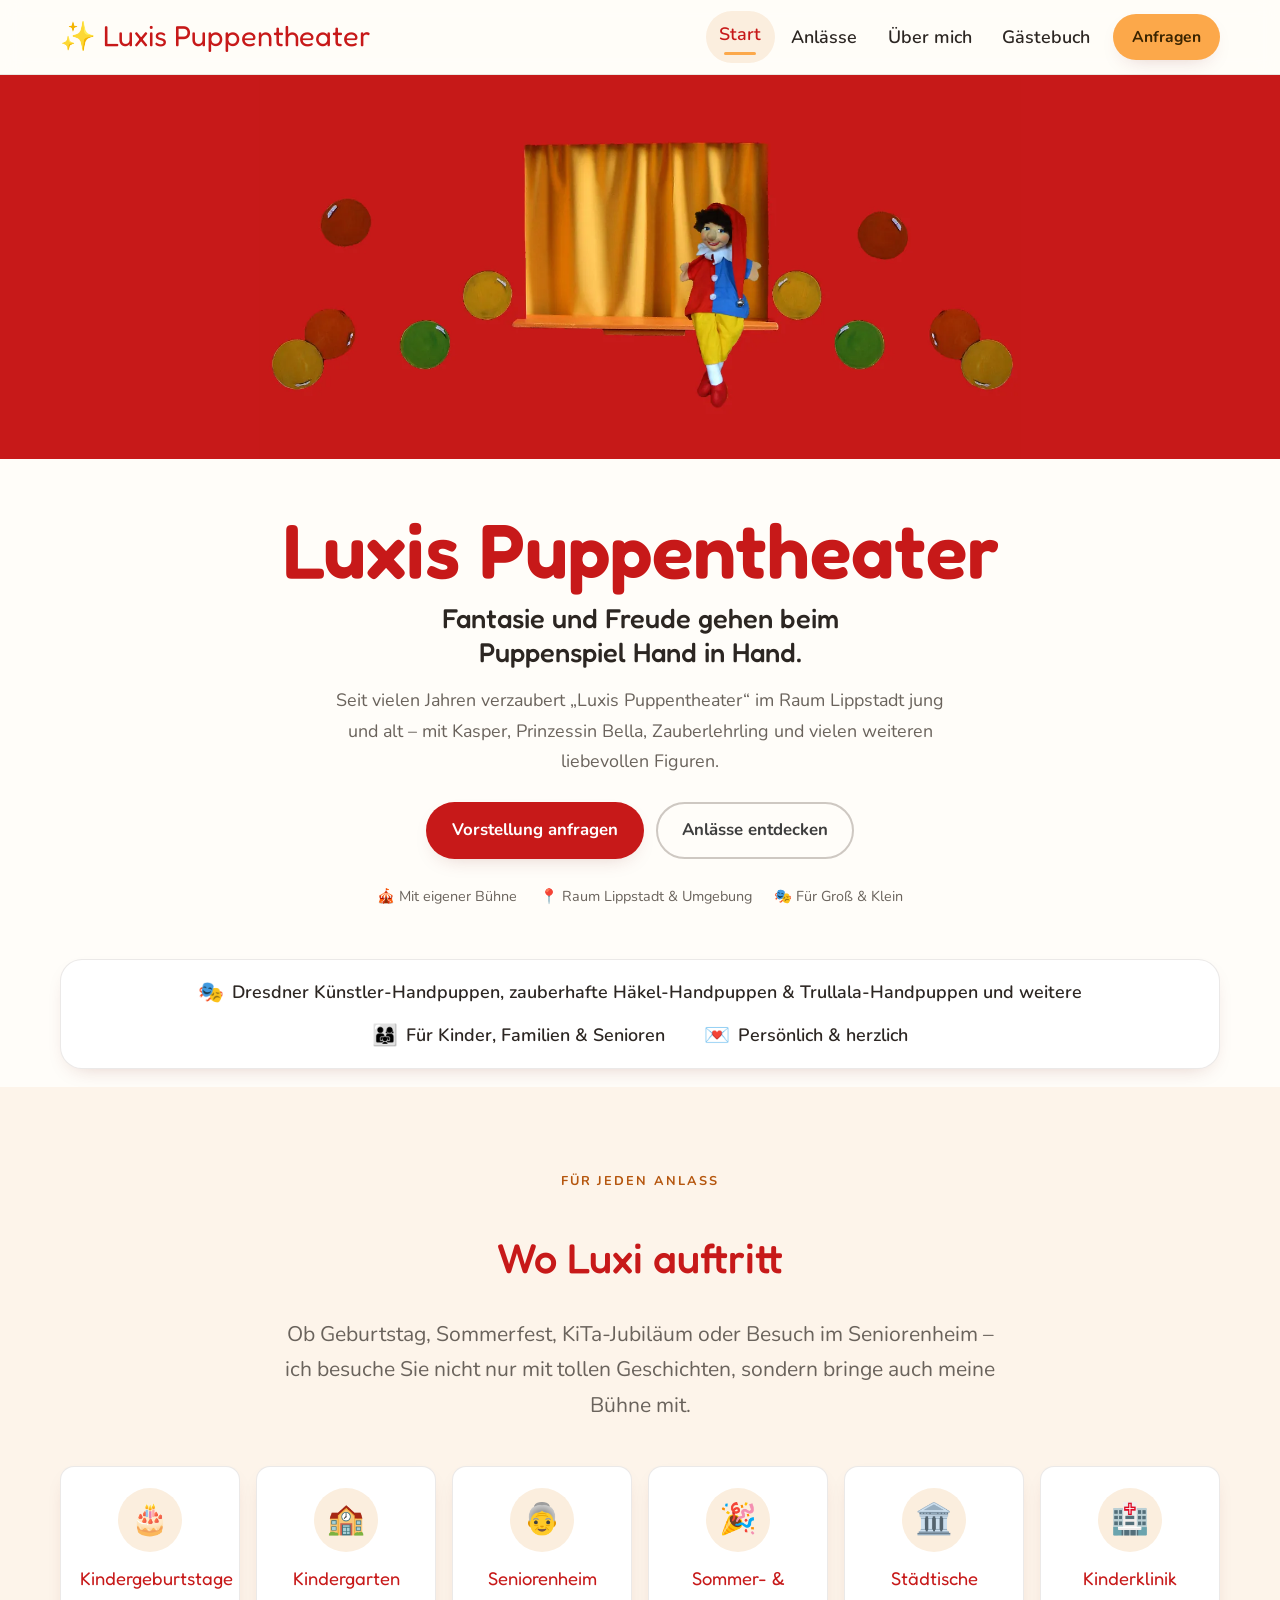
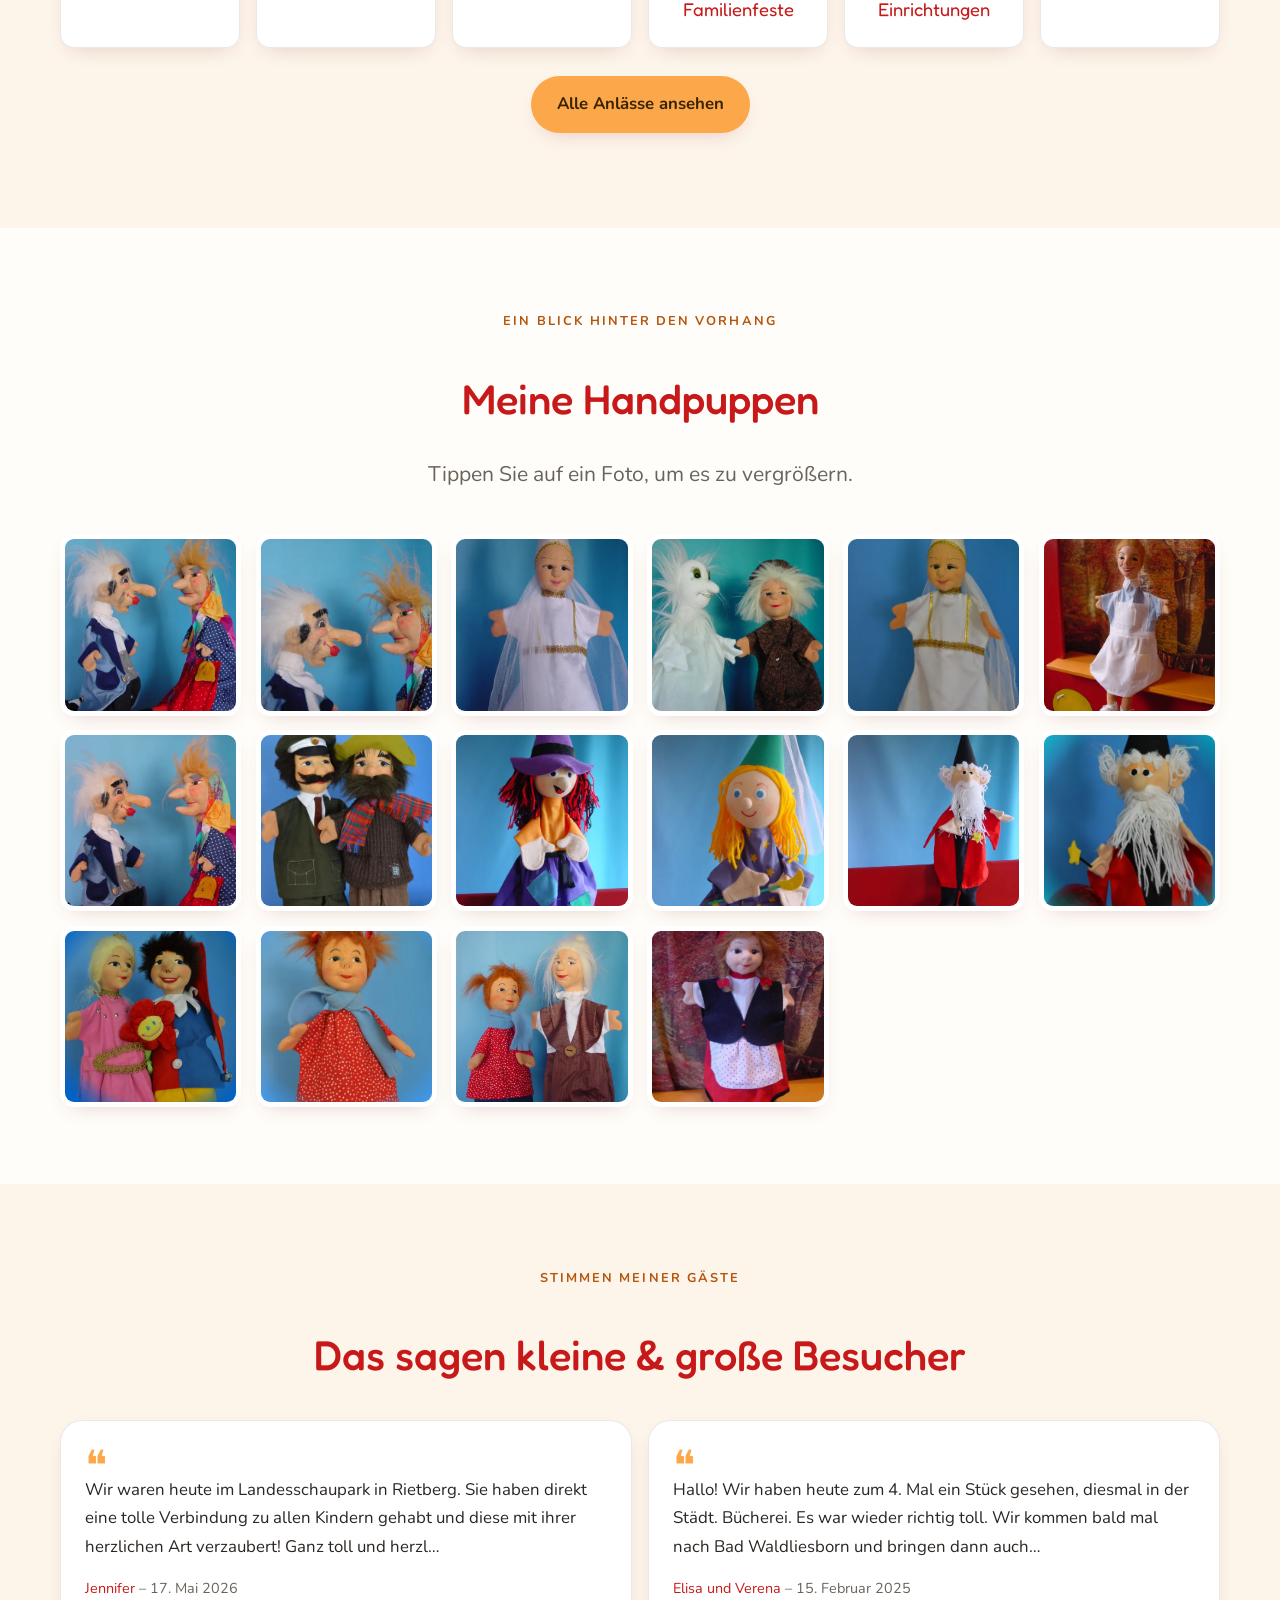
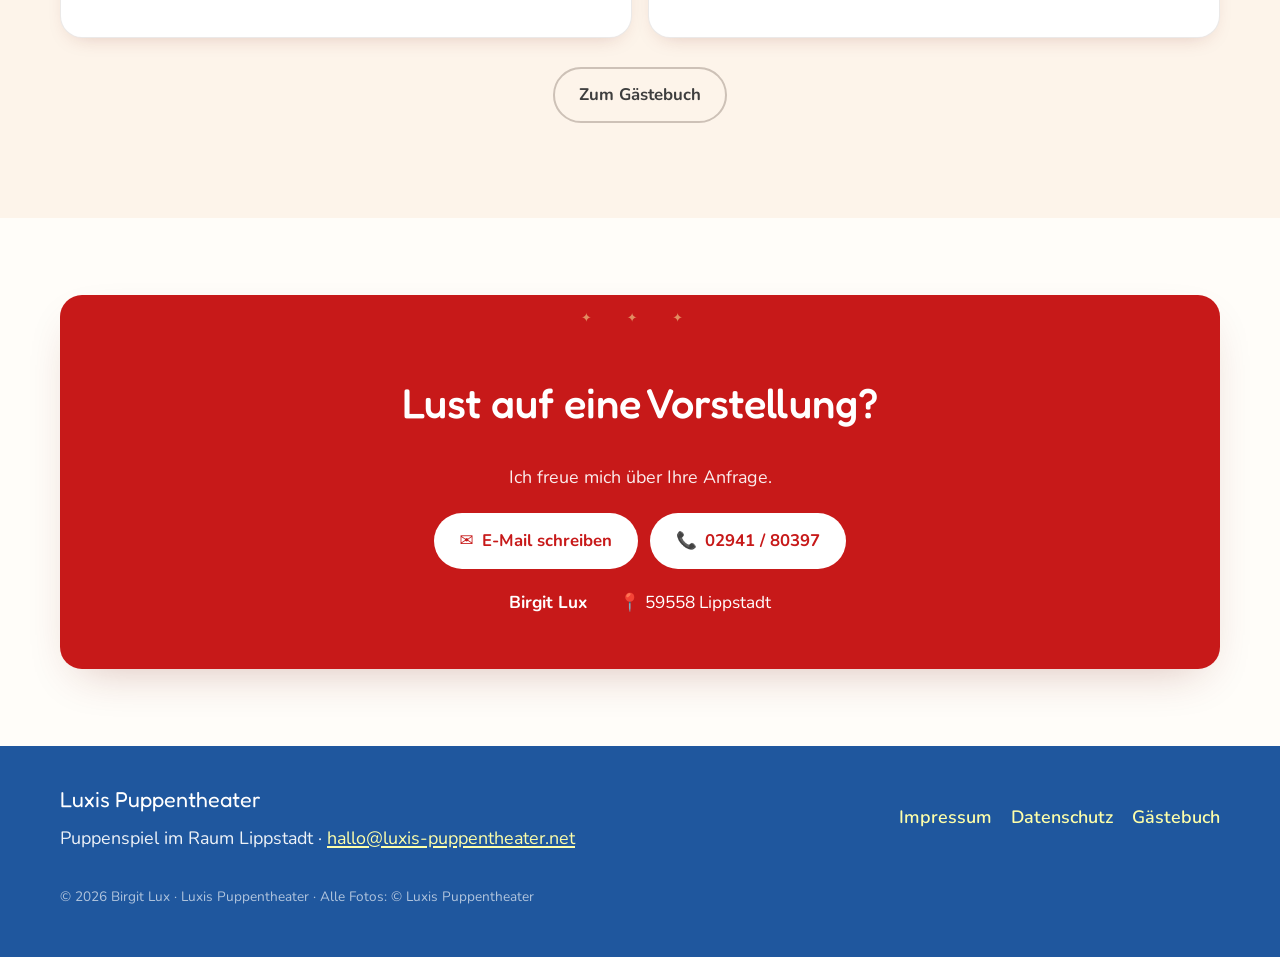
==== index.html @ 946b3cf3 "Texte: Luxis Feedback eingearbeitet + Rechtschreibung vereinheitlicht - Startseite & Über mich: 8 vo" ====
<!DOCTYPE html>
<html lang="de">
<head>
  <meta charset="UTF-8">
  <meta name="viewport" content="width=device-width, initial-scale=1">
  <title>Luxis Puppentheater – Puppenspiel für Kinder, Familien & Senioren im Raum Lippstadt</title>
  <meta name="description" content="Luxis Puppentheater aus Lippstadt: fröhliches Puppenspiel mit Dresdner Künstlerpuppen und Trullala-Handpuppen – für Kindergeburtstage, Kindergärten, Seniorenheime und Feste.">
  <link rel="icon" href="assets/favicon.svg" type="image/svg+xml">
  <script>document.documentElement.classList.add('js');</script>
  <link rel="stylesheet" href="assets/css/styles.css?v=6">
  <!-- LCP: Bühnen-Bild vorab laden -->
  <link rel="preload" as="image" href="assets/bilder/hero.webp" type="image/webp" fetchpriority="high">
  <meta property="og:title" content="Luxis Puppentheater">
  <meta property="og:description" content="Fantasie und Freude gehen beim Puppenspiel Hand in Hand.">
  <meta property="og:type" content="website">
  <meta property="og:image" content="assets/bilder/hero.jpg">
</head>
<body>
  <a class="skip-link" href="#main">Zum Inhalt springen</a>

  <header class="site-header">
    <nav class="nav container" aria-label="Hauptnavigation">
      <a class="brand" href="/"><span class="sparkle" aria-hidden="true">✨</span>Luxis Puppentheater</a>
      <div class="nav-right">
        <ul class="nav-menu" id="nav-menu">
          <li><a href="/" aria-current="page">Start</a></li>
          <li><a href="anlaesse.html">Anlässe</a></li>
          <li><a href="ueber-mich.html">Über mich</a></li>
          <li><a href="gaestebuch.html">Gästebuch</a></li>
        </ul>
        <a class="btn btn-primary btn-sm header-cta" href="#kontakt">Anfragen</a>
        <button class="nav-toggle" aria-expanded="false" aria-controls="nav-menu" aria-label="Menü öffnen"><span></span></button>
      </div>
    </nav>
  </header>

  <main id="main">
    <!-- Hero -->
    <section class="hero">
      <div class="hero-buehne-band">
        <img class="hero-buehne" src="assets/bilder/hero.webp" width="1366" height="689"
             fetchpriority="high" decoding="async"
             alt="Luxis Puppenbühne mit goldenem Vorhang und einer Kasperle-Handpuppe, umrahmt von bunten gemalten Bällen.">
      </div>
      <div class="container hero-inner reveal">
        <h1 class="hero-name">Luxis Puppentheater</h1>
        <p class="hero-motto">Fantasie und Freude gehen beim Puppenspiel Hand in Hand.</p>
        <p class="hero-intro">Seit vielen Jahren verzaubert „Luxis Puppentheater“ im Raum Lippstadt
           jung und alt – mit Kasper, Prinzessin Bella, Zauberlehrling und vielen weiteren liebevollen Figuren.</p>
        <div class="hero-cta">
          <a class="btn btn-rot" href="#kontakt">Vorstellung anfragen</a>
          <a class="btn btn-ghost" href="anlaesse.html">Anlässe entdecken</a>
        </div>
        <p class="hero-trust">
          <span><span aria-hidden="true">🎪</span> Mit eigener Bühne</span>
          <span><span aria-hidden="true">📍</span> Raum Lippstadt &amp; Umgebung</span>
          <span><span aria-hidden="true">🎭</span> Für Groß &amp; Klein</span>
        </p>
      </div>
    </section>

    <!-- Vertrauens-Strip -->
    <div class="container" style="margin-top:-1.2rem">
      <ul class="trust reveal">
        <li><span class="ic" aria-hidden="true">🎭</span> Dresdner Künstler-Handpuppen, zauberhafte Häkel-Handpuppen &amp; Trullala-Handpuppen und weitere</li>
        <li><span class="ic" aria-hidden="true">👨‍👩‍👧</span> Für Kinder, Familien &amp; Senioren</li>
        <li><span class="ic" aria-hidden="true">💌</span> Persönlich &amp; herzlich</li>
      </ul>
    </div>

    <!-- Anlässe-Highlights -->
    <section class="section section--soft">
      <div class="container">
        <div class="section__head reveal">
          <p class="augenbraue">Für jeden Anlass</p>
          <h2>Wo Luxi auftritt</h2>
          <p class="lead">Ob Geburtstag, Sommerfest, KiTa-Jubiläum oder Besuch im Seniorenheim – ich besuche Sie nicht nur mit tollen Geschichten, sondern bringe auch meine Bühne mit.</p>
        </div>
        <div class="teaser-grid reveal">
          <div class="teaser-card"><div class="ic" aria-hidden="true">🎂</div><strong>Kindergeburtstage</strong></div>
          <div class="teaser-card"><div class="ic" aria-hidden="true">🏫</div><strong>Kindergarten</strong></div>
          <div class="teaser-card"><div class="ic" aria-hidden="true">👵</div><strong>Seniorenheim</strong></div>
          <div class="teaser-card"><div class="ic" aria-hidden="true">🎉</div><strong>Sommer- &amp; Familienfeste</strong></div>
          <div class="teaser-card"><div class="ic" aria-hidden="true">🏛️</div><strong>Städtische Einrichtungen</strong></div>
          <div class="teaser-card"><div class="ic" aria-hidden="true">🏥</div><strong>Kinderklinik</strong></div>
        </div>
        <p class="text-center reveal" style="margin-top:1.8rem">
          <a class="btn btn-primary" href="anlaesse.html">Alle Anlässe ansehen</a>
        </p>
      </div>
    </section>

    <!-- Galerie -->
    <section class="section">
      <div class="container">
        <div class="section__head reveal">
          <p class="augenbraue">Ein Blick hinter den Vorhang</p>
          <h2>Meine Handpuppen</h2>
          <p class="lead">Tippen Sie auf ein Foto, um es zu vergrößern.</p>
        </div>
        <div class="galerie reveal" aria-label="Fotogalerie">
          <p class="no-js-hinweis">Die Galerie wird geladen … (bitte JavaScript aktivieren).</p>
        </div>
      </div>
    </section>

    <!-- Gästebuch-Stimmen -->
    <section class="section section--soft">
      <div class="container">
        <div class="section__head reveal">
          <p class="augenbraue">Stimmen meiner Gäste</p>
          <h2>Das sagen kleine &amp; große Besucher</h2>
        </div>
        <div class="stimmen reveal" id="stimmen-teaser">
          <p class="no-js-hinweis">Stimmen werden geladen …</p>
        </div>
        <p class="text-center reveal" style="margin-top:1.8rem">
          <a class="btn btn-ghost" href="gaestebuch.html">Zum Gästebuch</a>
        </p>
      </div>
    </section>

    <!-- Kontakt-CTA -->
    <section class="section" id="kontakt">
      <div class="container">
        <div class="kontakt reveal">
          <h2>Lust auf eine Vorstellung?</h2>
          <p>Ich freue mich über Ihre Anfrage.</p>
          <div class="kontakt-cta">
            <a class="btn btn-weiss" href="mailto:hallo@luxis-puppentheater.net?subject=Anfrage%20f%C3%BCr%20eine%20Vorstellung&amp;body=Hallo%20Frau%20Lux%2C%0D%0A%0D%0Aich%20interessiere%20mich%20f%C3%BCr%20eine%20Vorstellung%20von%20Luxis%20Puppentheater%20und%20w%C3%BCrde%20gern%20anfragen%3A%0D%0A%0D%0A-%20Anlass%3A%20%0D%0A-%20Wunschtermin%20%2F%20Uhrzeit%3A%20%0D%0A-%20Ort%20der%20Veranstaltung%3A%20%0D%0A-%20Anzahl%20der%20Kinder%20%2F%20G%C3%A4ste%3A%20%0D%0A-%20Alter%20der%20Kinder%3A%20%0D%0A-%20Besondere%20W%C3%BCnsche%3A%20%0D%0A%0D%0A%C3%9Cber%20eine%20R%C3%BCckmeldung%20freue%20ich%20mich.%0D%0A%0D%0AViele%20Gr%C3%BC%C3%9Fe"><span aria-hidden="true">✉️</span> E-Mail schreiben</a>
            <a class="btn btn-weiss" href="tel:+49294180397"><span aria-hidden="true">📞</span> <span class="visually-hidden">Telefon: </span>02941 / 80397</a>
          </div>
          <ul class="kontakt-daten">
            <li><strong>Birgit Lux</strong></li>
            <li><span aria-hidden="true">📍</span> 59558 Lippstadt</li>
          </ul>
        </div>
      </div>
    </section>
  </main>

  <footer class="site-footer">
    <div class="container footer-grid">
      <div>
        <div class="footer-brand">Luxis Puppentheater</div>
        <p style="margin:.3rem 0 0">Puppenspiel im Raum Lippstadt · <a href="mailto:hallo@luxis-puppentheater.net">hallo@luxis-puppentheater.net</a></p>
      </div>
      <ul class="footer-links">
        <li><a href="impressum.html">Impressum</a></li>
        <li><a href="datenschutz.html">Datenschutz</a></li>
        <li><a href="gaestebuch.html">Gästebuch</a></li>
      </ul>
      <p class="footer-fein">© 2026 Birgit Lux · Luxis Puppentheater · Alle Fotos: © Luxis Puppentheater</p>
    </div>
  </footer>

  <script src="assets/js/main.js?v=6" defer></script>
</body>
</html>
---- assets/css/styles.css ----
/* =====================================================================
   Luxis Puppentheater – Designsystem (Refresh 2026)
   Hell & luftig, Rot als kräftiger Akzent. Verspielt, aber modern.
   ===================================================================== */

@import url("../fonts/fonts.css");

:root {
  /* Farbpalette (Briefing) */
  --rot: #c71919;
  --rot-dunkel: #9c1212;
  --gelb: #feffa9;
  --gelb-hell: #ffff3e;
  --orange: #fca84a;
  --orange-dunkel: #e8902c;
  --akzent-text: #b5560e;         /* dunkler Akzent NUR für kleine Texte (WCAG-AA-Kontrast) */
  --grau: #3e3e3e;
  --blau: #2974d8;
  --blau-dunkel: #1f579e;
  --creme: #fff8f0;
  --creme-tief: #fbeede;

  /* helle, luftige Basis */
  --bg: #fffdf9;
  --bg-akzent: #fdf4ea;           /* sanfte Sektionsfläche */
  --flaeche: #ffffff;             /* Karten */
  --text: #2c2622;
  --text-leise: #6a635c;
  --rand: rgba(62, 40, 30, 0.10);
  --schatten: 0 18px 48px -20px rgba(120, 30, 20, 0.30);
  --schatten-klein: 0 8px 22px -12px rgba(120, 30, 20, 0.28);
  --ring: 0 0 0 4px rgba(252, 168, 74, 0.30);

  /* Schriften */
  --font-headline: "Fredoka", "Segoe UI", system-ui, sans-serif;
  --font-body: "Nunito", "Segoe UI", system-ui, sans-serif;
  --font-akzent: "Nunito", "Segoe UI", system-ui, sans-serif;

  /* Maße */
  --container: 1160px;
  --radius: 22px;
  --radius-klein: 14px;
}

/* ---------- Reset / Basis ---------- */
*, *::before, *::after { box-sizing: border-box; }
html { scroll-behavior: smooth; }

body {
  margin: 0;
  font-family: var(--font-body);
  font-size: clamp(1rem, 0.96rem + 0.25vw, 1.12rem);
  line-height: 1.7;
  color: var(--text);
  background-color: var(--bg);
  min-height: 100vh;
  display: flex;
  flex-direction: column;
  overflow-x: hidden;
  /* Kopierschutz (nur Abschreckung): Text-Markieren unterbinden */
  -webkit-user-select: none; -ms-user-select: none; user-select: none;
}

img { max-width: 100%; height: auto; display: block; -webkit-user-drag: none; }

a { color: var(--rot); text-decoration-thickness: 2px; text-underline-offset: 2px; }
a:hover { color: var(--rot-dunkel); }

h1, h2, h3 {
  font-family: var(--font-headline);
  line-height: 1.12;
  color: var(--rot);
  font-weight: 500;
}
h1 { font-size: clamp(2.1rem, 1.3rem + 3.6vw, 3.6rem); }
h2 { font-size: clamp(1.7rem, 1.2rem + 2.2vw, 2.6rem); }
h3 { font-size: clamp(1.2rem, 1.02rem + 0.9vw, 1.55rem); }

:focus-visible { outline: 3px solid var(--blau); outline-offset: 3px; border-radius: 6px; }
/* Auf dunklen Flächen einen hellen Fokus-Ring verwenden (blau wäre dort kaum sichtbar) */
.site-footer a:focus-visible,
.kontakt a:focus-visible,
.kontakt .btn:focus-visible,
.hero-dots button:focus-visible,
.lightbox button:focus-visible { outline-color: #fff; }

.skip-link {
  position: absolute; left: -999px; top: 0; z-index: 200;
  background: var(--blau); color: #fff; padding: 0.6rem 1rem;
  border-radius: 0 0 var(--radius-klein) 0;
}
.skip-link:focus { left: 0; }

/* ---------- Layout ---------- */
.container { width: min(100% - 2rem, var(--container)); margin-inline: auto; }
main { flex: 1 0 auto; }

.section { padding-block: clamp(2.4rem, 1.6rem + 4vw, 5rem); }
.section--soft { background: var(--bg-akzent); }
.section__head { max-width: 720px; margin-inline: auto; text-align: center; margin-bottom: clamp(1.4rem, 1rem + 2vw, 2.6rem); }

.card {
  background: var(--flaeche);
  border: 1px solid var(--rand);
  border-radius: var(--radius);
  box-shadow: var(--schatten);
  padding: clamp(1.5rem, 1rem + 2.6vw, 3rem);
}

.lead { font-size: 1.18em; color: var(--text-leise); }
.text-center { text-align: center; }

/* dekorative gelbe Sternchen-Trennlinie */
.divider {
  border: 0; height: 24px; margin: 0 auto;
  width: min(300px, 60%);
  background:
    radial-gradient(circle at center, var(--orange) 0 4px, transparent 5px) left center/30px 8px repeat-x;
  position: relative; opacity: 0.85;
}
.divider::after {
  content: "✦"; color: var(--rot); position: absolute;
  left: 50%; top: 50%; transform: translate(-50%, -50%);
  background: var(--bg); padding: 0 0.5rem; font-size: 1.1rem;
}

.augenbraue {
  font-family: var(--font-akzent);
  text-transform: uppercase; letter-spacing: 0.16em;
  font-size: 0.8rem; font-weight: 700; color: var(--akzent-text);
  margin: 0 0 0.5rem; display: inline-flex; align-items: center; gap: 0.4rem;
}

/* ---------- Buttons ---------- */
.btn {
  display: inline-flex; align-items: center; gap: 0.5rem;
  font-family: var(--font-body); font-weight: 700; font-size: 1.05rem;
  padding: 0.75rem 1.5rem; border-radius: 999px; border: 2px solid transparent;
  cursor: pointer; text-decoration: none;
  transition: transform 0.18s ease, box-shadow 0.18s ease, background 0.18s ease, color 0.18s ease;
}
.btn-sm { padding: 0.5rem 1.05rem; font-size: 0.98rem; }
.btn-primary { background: var(--orange); color: #3a2400; box-shadow: var(--schatten-klein); }
.btn-primary:hover { background: var(--orange-dunkel); color: #3a2400; transform: translateY(-2px); }
.btn-rot { background: var(--rot); color: #fff; box-shadow: var(--schatten-klein); }
.btn-rot:hover { background: var(--rot-dunkel); color: #fff; transform: translateY(-2px); }
.btn-ghost { background: transparent; color: var(--grau); border-color: rgba(62,40,30,0.25); }
.btn-ghost:hover { background: rgba(62,40,30,0.06); color: var(--grau); transform: translateY(-2px); }
.btn-weiss { background: #fff; color: var(--rot); }
.btn-weiss:hover { background: var(--gelb); color: var(--rot-dunkel); transform: translateY(-2px); }

/* ---------- Kopfzeile / Navigation (hell, luftig) ---------- */
.site-header {
  position: sticky; top: 0; z-index: 100;
  background: rgba(255, 253, 249, 0.86);
  backdrop-filter: blur(10px);
  border-bottom: 1px solid var(--rand);
}
.nav { display: flex; align-items: center; justify-content: space-between; gap: 1rem; padding-block: 0.7rem; }
.brand {
  font-family: var(--font-headline);
  font-size: clamp(1.25rem, 1rem + 1.5vw, 1.8rem);
  color: var(--rot); text-decoration: none;
  display: inline-flex; align-items: center; gap: 0.45rem;
}
.brand:hover { color: var(--rot-dunkel); }
.brand .sparkle { color: var(--orange); }

.nav-right { display: flex; align-items: center; gap: 0.6rem; }

.nav-menu { display: flex; align-items: center; gap: 0.2rem; list-style: none; margin: 0; padding: 0; }
.nav-menu a {
  display: block; color: var(--text); font-weight: 600; text-decoration: none;
  padding: 0.5rem 0.85rem; border-radius: 999px;
  transition: background 0.15s ease, color 0.15s ease;
}
.nav-menu a:hover { background: var(--creme-tief); color: var(--rot); }
.nav-menu a[aria-current="page"] { color: var(--rot); background: var(--creme-tief); }
.nav-menu a[aria-current="page"]::after {
  content: ""; display: block; height: 3px; border-radius: 3px;
  background: var(--orange); margin: 2px 0.3rem 0;
}

.header-cta { flex: none; }

.nav-toggle {
  display: none; background: transparent; border: 2px solid var(--rand);
  border-radius: 12px; padding: 0.45rem 0.6rem; cursor: pointer;
}
.nav-toggle span, .nav-toggle span::before, .nav-toggle span::after {
  content: ""; display: block; width: 26px; height: 3px;
  background: var(--rot); border-radius: 2px; transition: transform 0.25s ease, opacity 0.2s ease;
}
.nav-toggle span { position: relative; }
.nav-toggle span::before { position: absolute; top: -8px; }
.nav-toggle span::after { position: absolute; top: 8px; }
.nav-toggle[aria-expanded="true"] span { background: transparent; }
.nav-toggle[aria-expanded="true"] span::before { transform: translateY(8px) rotate(45deg); }
.nav-toggle[aria-expanded="true"] span::after { transform: translateY(-8px) rotate(-45deg); }

@media (max-width: 820px) {
  .nav-toggle { display: inline-flex; }
  .nav-menu {
    position: absolute; inset: 100% 0 auto 0;
    flex-direction: column; align-items: stretch; gap: 0;
    background: var(--bg); border-bottom: 1px solid var(--rand);
    padding: 0.5rem; box-shadow: var(--schatten); display: none;
  }
  .nav-menu.open { display: flex; }
  .nav-menu a { padding: 0.85rem 1rem; }
  .nav-menu a[aria-current="page"]::after { display: none; }
}

/* ---------- Hero (roter Bild-Streifen oben, Inhalt auf hellem Grund) ---------- */
.hero { position: relative; }
/* Roter Streifen mit dem Bühnen-Bild (Bildgrund == --rot -> nahtlos) */
.hero-buehne-band { background: var(--rot); display: grid; place-items: center; overflow: hidden; }
.hero-buehne {
  display: block; width: auto; height: auto;
  max-width: 100%; max-height: clamp(190px, 30vw, 400px);
  margin: 0 auto;
}
.hero-inner {
  max-width: 760px; margin-inline: auto; text-align: center;
  padding-block: clamp(1.8rem, 1.2rem + 2.6vw, 3.2rem);
}
.hero-name {
  font-family: var(--font-headline); font-weight: 600; color: var(--rot);
  font-size: clamp(2.5rem, 1.5rem + 5.2vw, 4.8rem);
  line-height: 1.04; margin: 0 0 0.7rem;
}
.hero-motto {
  font-family: var(--font-headline); font-weight: 500; color: var(--text);
  font-size: clamp(1.2rem, 0.95rem + 1.3vw, 1.7rem);
  line-height: 1.25; margin: 0 auto 1rem; max-width: 28ch;
}
.hero-intro { color: var(--text-leise); margin: 0 auto 1.6rem; max-width: 56ch; }
.hero-cta { display: flex; flex-wrap: wrap; gap: 0.8rem; justify-content: center; }
.hero-trust {
  margin: 1.6rem auto 0; font-family: var(--font-akzent); font-size: 0.9rem;
  color: var(--text-leise); display: flex; flex-wrap: wrap;
  justify-content: center; gap: 0.3rem 1.4rem;
}

/* ---------- Vertrauens-Strip ---------- */
.trust {
  display: flex; flex-wrap: wrap; justify-content: center; gap: 0.8rem 2.4rem;
  padding: 1.1rem 1.4rem; background: var(--flaeche);
  border: 1px solid var(--rand); border-radius: var(--radius);
  box-shadow: var(--schatten-klein);
}
.trust li { list-style: none; display: flex; align-items: center; gap: 0.55rem; font-weight: 600; color: var(--text); }
.trust .ic { font-size: 1.3rem; line-height: 1; }
.trust ul { display: contents; margin: 0; padding: 0; }

/* ---------- Anlässe-Teaser (Startseite) ---------- */
.teaser-grid {
  display: grid; grid-template-columns: repeat(auto-fit, minmax(180px, 1fr));
  gap: 1rem; margin-top: 0.5rem;
}
.teaser-card {
  background: var(--flaeche); border: 1px solid var(--rand);
  border-radius: var(--radius-klein); padding: 1.3rem 1.2rem; text-align: center;
  box-shadow: var(--schatten-klein); transition: transform 0.18s ease, box-shadow 0.18s ease;
}
.teaser-card:hover { transform: translateY(-4px); box-shadow: var(--schatten); }
.teaser-card .ic {
  font-size: 1.9rem; display: grid; place-items: center;
  width: 64px; height: 64px; margin: 0 auto 0.7rem; border-radius: 50%;
  background: var(--creme-tief);
}
.teaser-card strong { font-family: var(--font-headline); font-weight: 400; font-size: 1.15rem; color: var(--rot); }

/* ---------- Anlässe-Liste (Unterseite) ---------- */
.anlass-liste {
  list-style: none; margin: 1.5rem 0 0; padding: 0;
  display: grid; grid-template-columns: repeat(auto-fill, minmax(240px, 1fr)); gap: 0.8rem;
}
.anlass-liste li {
  display: flex; align-items: center; gap: 0.7rem;
  background: var(--bg-akzent); border: 1px solid var(--rand);
  border-left: 5px solid var(--orange); border-radius: var(--radius-klein);
  padding: 0.85rem 1.1rem; font-weight: 600;
}
.anlass-liste li::before { content: "★"; color: var(--orange-dunkel); font-size: 1.1rem; flex: none; }
.anlass-liste li.wunsch { border-left-color: var(--rot); background: #fbe6e6; }
.anlass-liste li.wunsch::before { content: "✶"; color: var(--rot); }

/* ---------- Galerie ---------- */
.galerie { margin-top: 0.5rem; display: grid; grid-template-columns: repeat(auto-fill, minmax(170px, 1fr)); gap: 0.9rem; }
.galerie button {
  padding: 0; border: 5px solid #fff; border-radius: var(--radius-klein);
  overflow: hidden; cursor: pointer; box-shadow: var(--schatten-klein);
  background: #fff; aspect-ratio: 1 / 1;
  transition: transform 0.2s ease, box-shadow 0.2s ease;
}
.galerie button:hover { transform: translateY(-4px) rotate(-1.2deg); box-shadow: var(--schatten); }
.galerie img { width: 100%; height: 100%; object-fit: cover; transition: transform 0.4s ease; }
.galerie button:hover img { transform: scale(1.06); }

/* Lightbox */
.lightbox { position: fixed; inset: 0; z-index: 300; background: rgba(20,6,6,0.92); display: none; align-items: center; justify-content: center; padding: 1.5rem; }
.lightbox.open { display: flex; }
.lightbox figure { margin: 0; max-width: min(92vw, 900px); text-align: center; }
.lightbox img { max-height: 78vh; width: auto; margin-inline: auto; border-radius: var(--radius-klein); border: 5px solid var(--gelb); }
.lightbox figcaption { color: #fff; font-family: var(--font-akzent); margin-top: 0.8rem; }
.lightbox .lb-close, .lightbox .lb-nav {
  position: absolute; background: rgba(255,255,255,0.15); color: #fff;
  border: 2px solid rgba(255,255,255,0.5); border-radius: 50%;
  width: 52px; height: 52px; font-size: 1.6rem; cursor: pointer; display: grid; place-items: center;
}
.lightbox .lb-close { top: 1rem; right: 1rem; }
.lightbox .lb-prev { left: 1rem; top: 50%; transform: translateY(-50%); }
.lightbox .lb-next { right: 1rem; top: 50%; transform: translateY(-50%); }
.lightbox .lb-nav:hover, .lightbox .lb-close:hover { background: rgba(255,255,255,0.3); }

/* ---------- Bild-Text-Layout (Über mich, Anlässe) ---------- */
.media { display: grid; grid-template-columns: 0.85fr 1.15fr; gap: clamp(1.3rem, 0.8rem + 2.5vw, 2.8rem); align-items: center; }
.media.flip { grid-template-columns: 1.15fr 0.85fr; }
.media img { border-radius: var(--radius); box-shadow: var(--schatten); border: 5px solid #fff; }
@media (max-width: 680px) {
  .media, .media.flip { grid-template-columns: 1fr; }
  .media img { max-width: 360px; margin-inline: auto; }
}

/* ---------- Gästebuch-Stimmen-Teaser (Startseite) ---------- */
.stimmen { display: grid; grid-template-columns: repeat(auto-fit, minmax(260px, 1fr)); gap: 1rem; margin-top: 0.5rem; }
.stimme {
  background: var(--flaeche); border: 1px solid var(--rand); border-radius: var(--radius);
  box-shadow: var(--schatten-klein); padding: 1.4rem 1.5rem; position: relative;
}
.stimme::before { content: "❝"; font-family: var(--font-headline); font-size: 2.6rem; color: var(--orange); line-height: 1; display: block; margin-bottom: -0.6rem; }
.stimme blockquote { margin: 0 0 0.6rem; font-size: 1.05rem; }
.stimme .meta { font-family: var(--font-akzent); color: var(--text-leise); font-size: 0.9rem; }
.stimme .meta strong { color: var(--rot); font-weight: 400; }

/* ---------- Gästebuch (Unterseite) ---------- */
.gaeste { margin-top: 0.5rem; display: grid; gap: 1rem; }
.eintrag { background: var(--flaeche); border: 1px solid var(--rand); border-radius: var(--radius); box-shadow: var(--schatten-klein); padding: 1.3rem 1.5rem; position: relative; }
.eintrag::before { content: "❝"; font-family: var(--font-headline); font-size: 2.6rem; color: var(--orange); line-height: 1; display: block; margin-bottom: -0.6rem; }
.eintrag blockquote { margin: 0 0 0.6rem; font-size: 1.06rem; }
.eintrag .meta { font-family: var(--font-akzent); color: var(--text-leise); font-size: 0.9rem; }
.eintrag .meta strong { color: var(--rot); font-weight: 400; }

/* ---------- Kontakt-CTA-Band (das bewusste Rot-Highlight) ---------- */
.kontakt {
  background: var(--rot);
  color: #fff; border-radius: var(--radius);
  padding: clamp(1.8rem, 1.2rem + 3vw, 3.2rem); text-align: center;
  box-shadow: var(--schatten); position: relative; overflow: hidden;
}
.kontakt::after {
  content: "✦ ✦ ✦"; position: absolute; top: 0.8rem; left: 50%; transform: translateX(-50%);
  color: var(--gelb); letter-spacing: 1rem; opacity: 0.5; font-size: 0.8rem;
}
.kontakt h2 { color: #fff; }
.kontakt p { color: rgba(255,255,255,0.92); }
.kontakt a:not(.btn) { color: #fff; font-weight: 700; }
.kontakt-cta { margin-top: 1.3rem; display: flex; flex-wrap: wrap; gap: 0.8rem; justify-content: center; }
.kontakt-daten { list-style: none; margin: 1.2rem 0 0; padding: 0; display: flex; flex-wrap: wrap; gap: 0.6rem 2rem; justify-content: center; font-size: 1.08rem; }
.kontakt-daten strong { font-weight: 700; }

/* ---------- Fußzeile ---------- */
.site-footer { background: var(--blau-dunkel); color: rgba(255,255,255,0.92); margin-top: auto; padding-block: 2.2rem; }
.footer-grid { display: flex; flex-wrap: wrap; gap: 1rem 2rem; align-items: center; justify-content: space-between; }
.footer-links { display: flex; flex-wrap: wrap; gap: 0.4rem 1.2rem; list-style: none; margin: 0; padding: 0; }
.site-footer a { color: var(--gelb); }
.site-footer a:hover { color: #fff; }
.footer-links a { color: var(--gelb); text-decoration: none; font-weight: 600; }
.footer-links a:hover { text-decoration: underline; color: #fff; }
.footer-brand { font-family: var(--font-headline); font-size: 1.35rem; color: #fff; }
.footer-fein { width: 100%; margin-top: 1rem; font-size: 0.85rem; color: rgba(255,255,255,0.65); }

/* ---------- Scroll-Reveal (dezent) ---------- */
.js .reveal { opacity: 0; transform: translateY(20px); transition: opacity 0.7s ease, transform 0.7s ease; }
.js .reveal.is-visible { opacity: 1; transform: none; }

/* ---------- Hilfsklassen ---------- */
.visually-hidden { position: absolute !important; width: 1px; height: 1px; padding: 0; margin: -1px; overflow: hidden; clip: rect(0 0 0 0); white-space: nowrap; border: 0; }
.no-js-hinweis { color: var(--text-leise); font-style: italic; }

/* ---------- Reduzierte Bewegung respektieren ---------- */
@media (prefers-reduced-motion: reduce) {
  html { scroll-behavior: auto; }
  *, *::before, *::after { animation-duration: 0.001ms !important; transition-duration: 0.001ms !important; }
  .js .reveal { opacity: 1; transform: none; }
  .hero-slider { rotate: 0deg; }
}
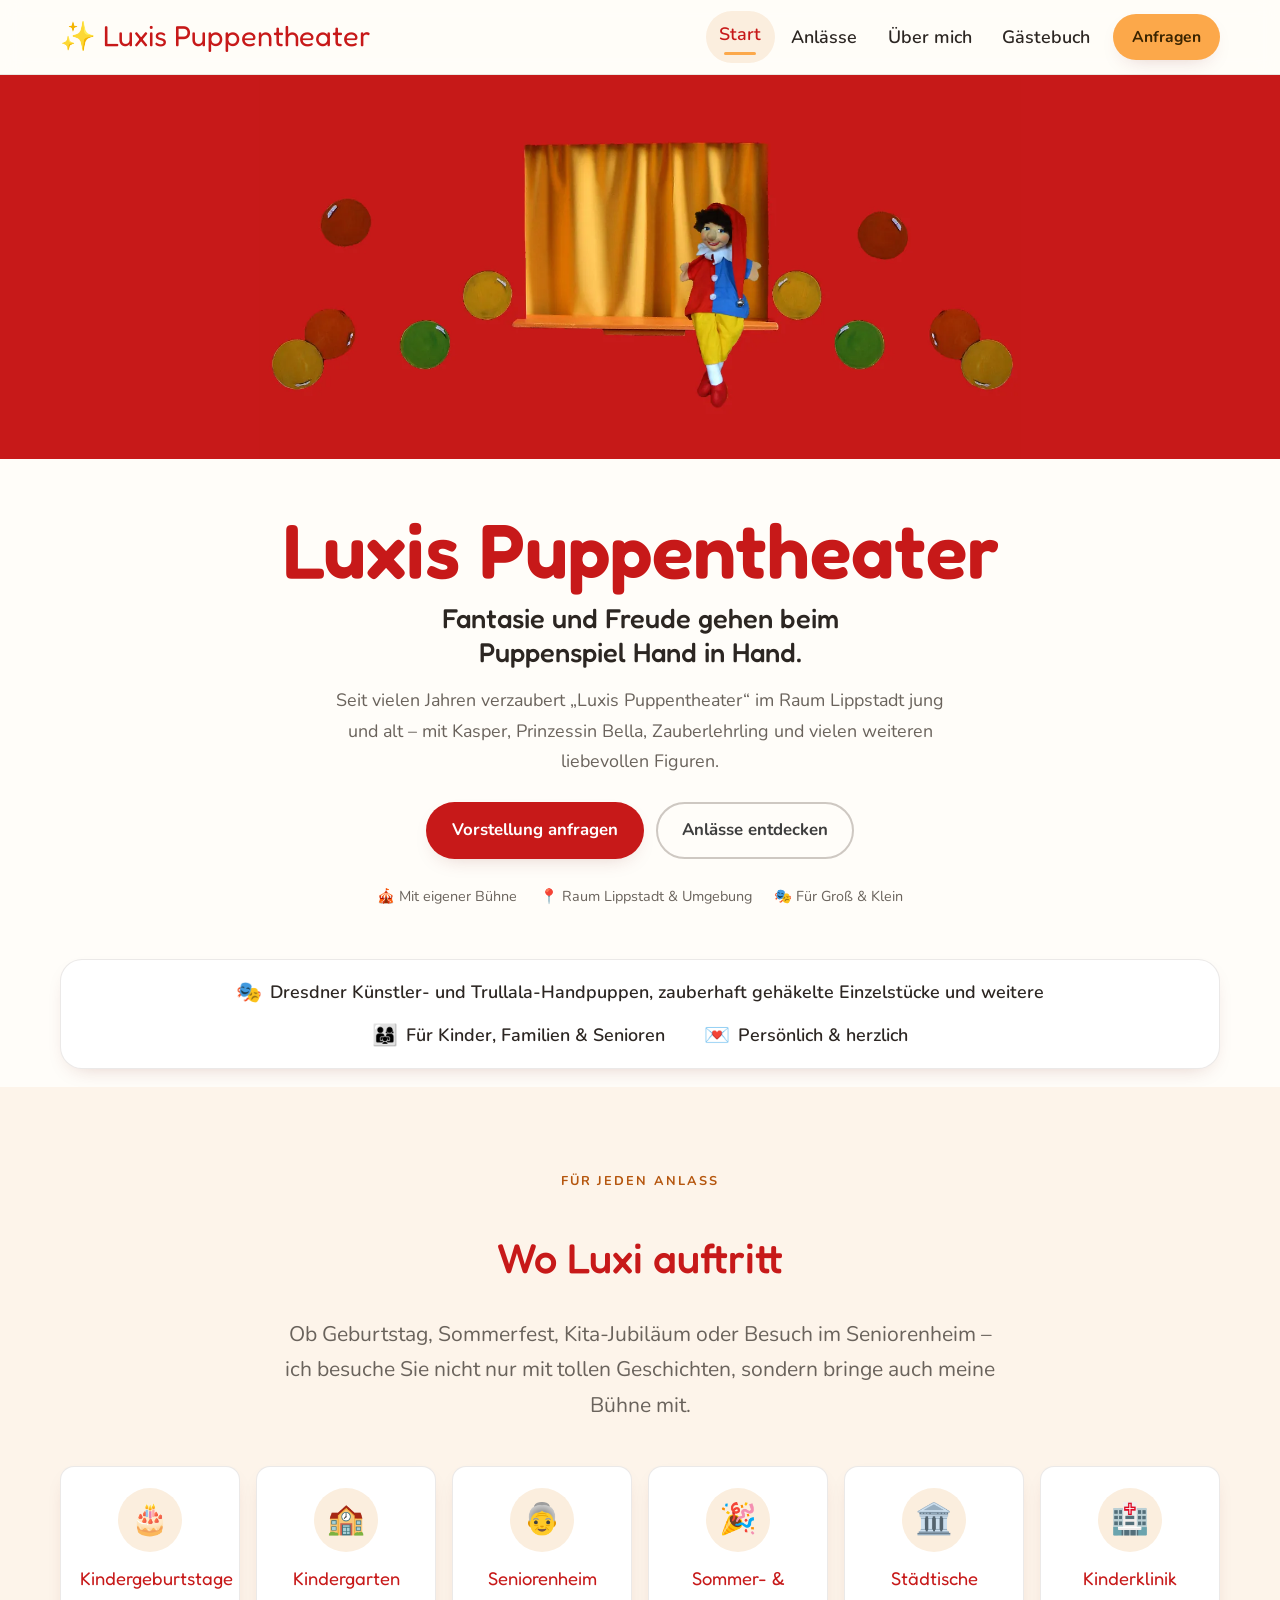
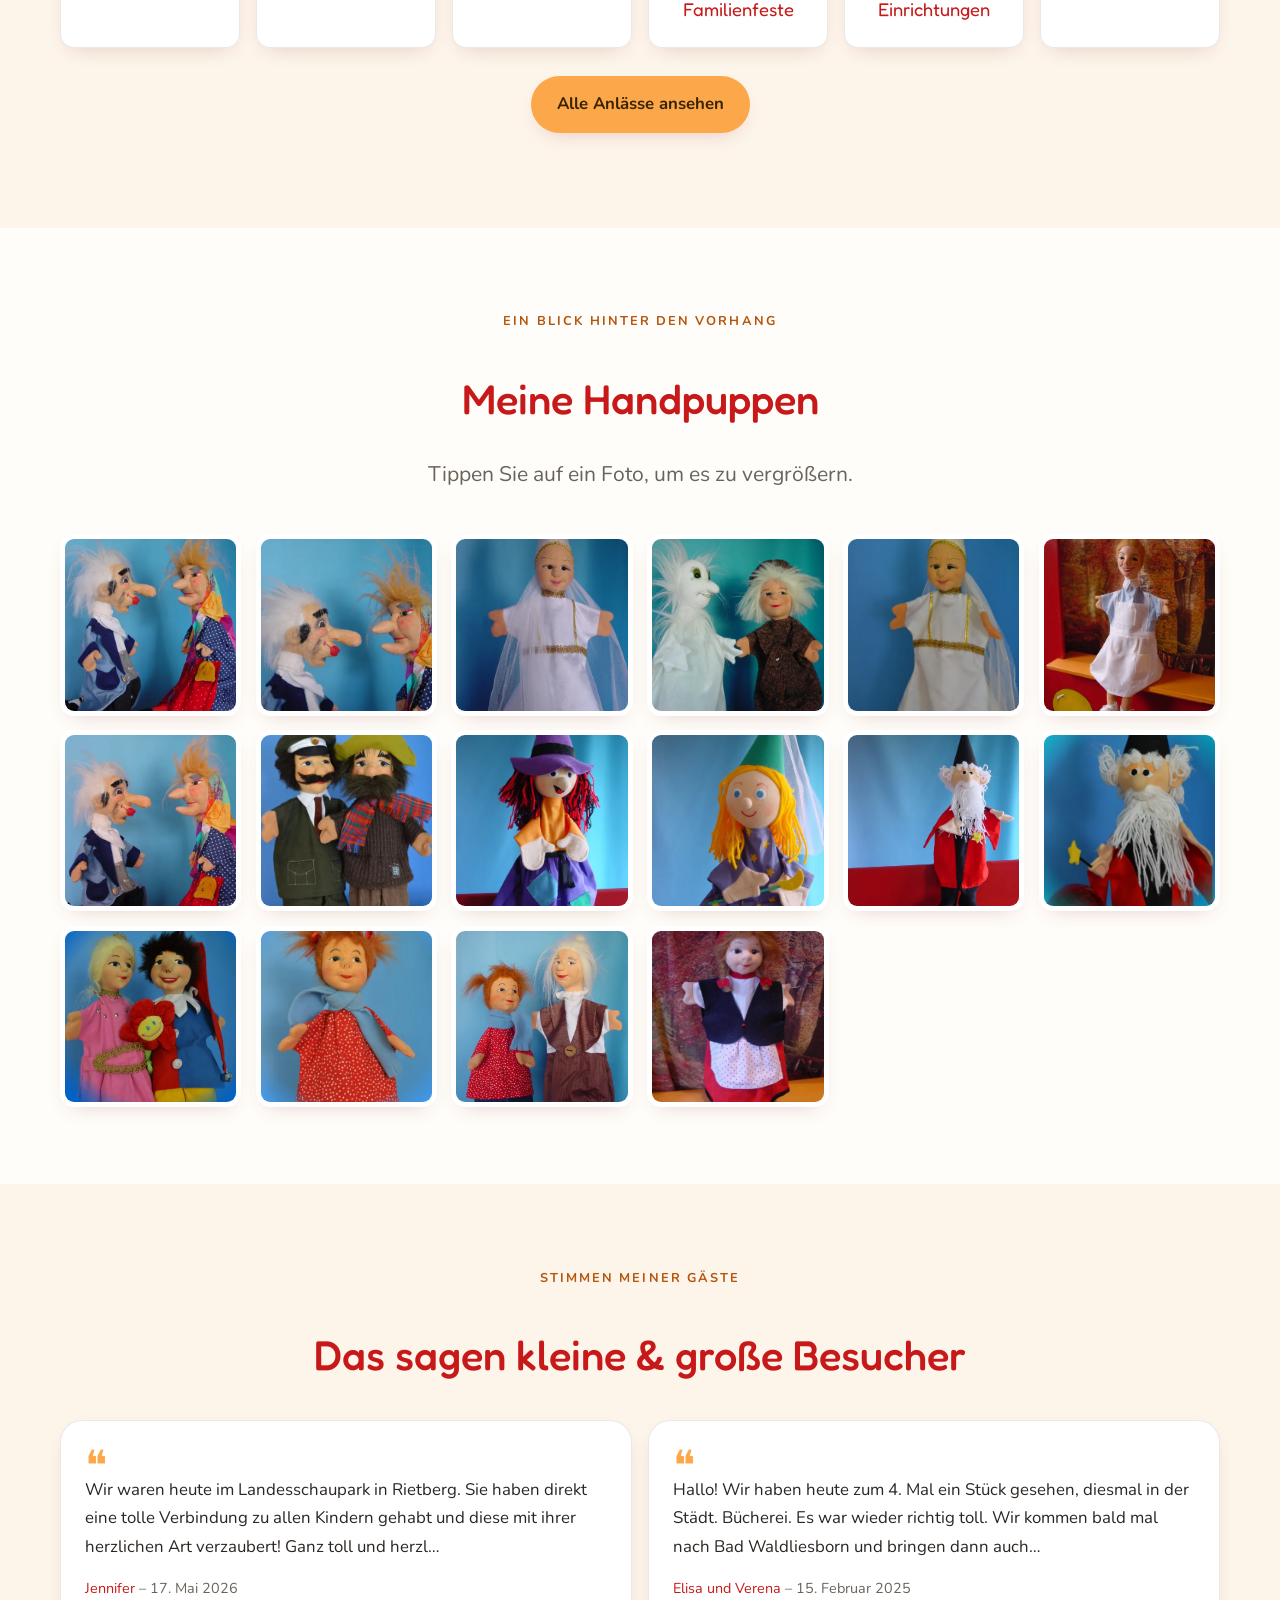
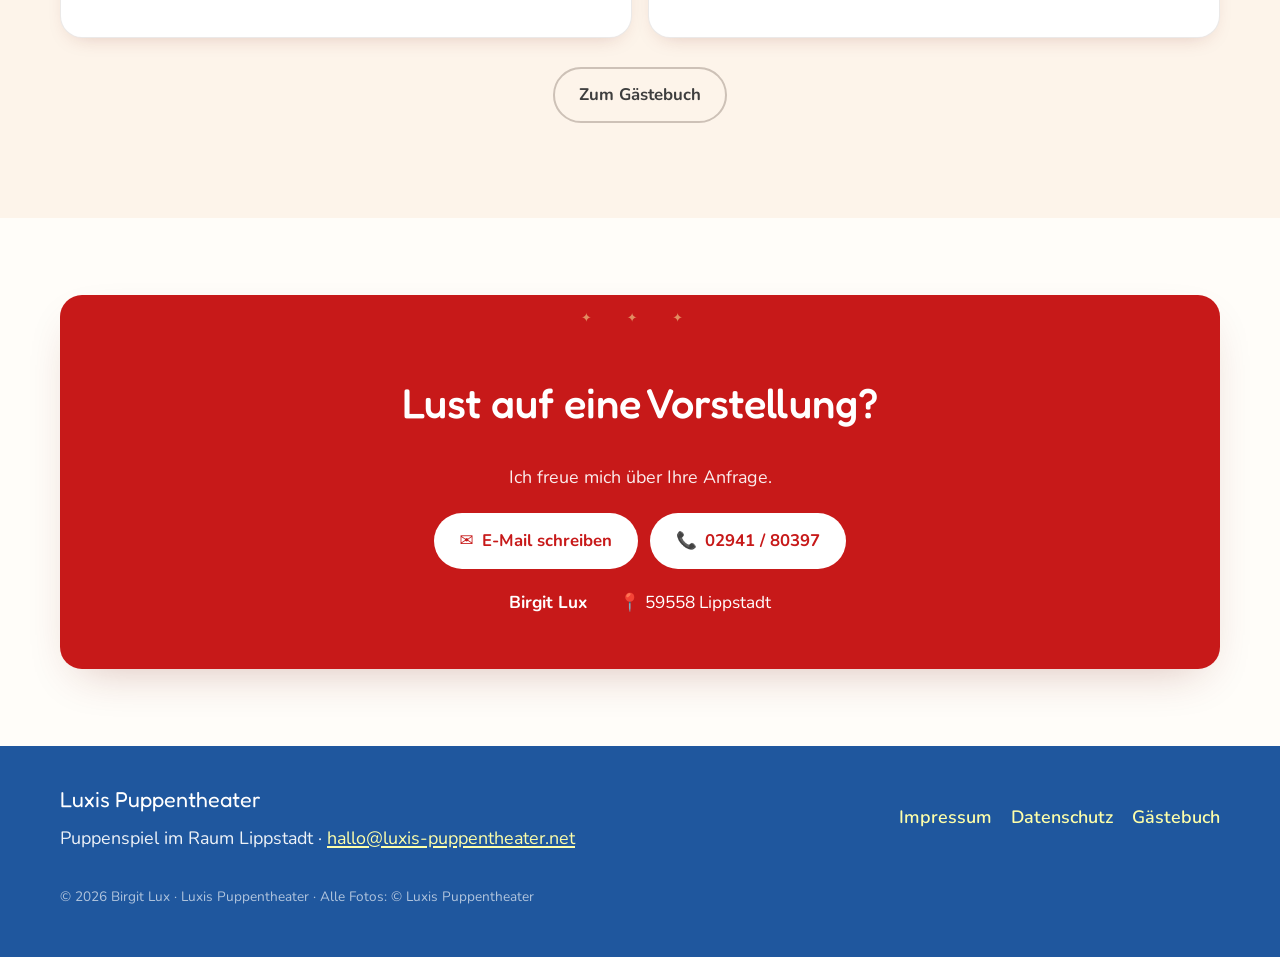
==== commit c6d586d8: "Texte: korrigierte Feedback-Version von Luxi eingearbeitet - Vertrauens-Leiste, Anlässe-Einleitung (" ====
--- a/index.html
+++ b/index.html
@@ -62,7 +62,7 @@
     <!-- Vertrauens-Strip -->
     <div class="container" style="margin-top:-1.2rem">
       <ul class="trust reveal">
-        <li><span class="ic" aria-hidden="true">🎭</span> Dresdner Künstler-Handpuppen, zauberhafte Häkel-Handpuppen &amp; Trullala-Handpuppen und weitere</li>
+        <li><span class="ic" aria-hidden="true">🎭</span> Dresdner Künstler- und Trullala-Handpuppen, zauberhaft gehäkelte Einzelstücke und weitere</li>
         <li><span class="ic" aria-hidden="true">👨‍👩‍👧</span> Für Kinder, Familien &amp; Senioren</li>
         <li><span class="ic" aria-hidden="true">💌</span> Persönlich &amp; herzlich</li>
       </ul>
@@ -74,7 +74,7 @@
         <div class="section__head reveal">
           <p class="augenbraue">Für jeden Anlass</p>
           <h2>Wo Luxi auftritt</h2>
-          <p class="lead">Ob Geburtstag, Sommerfest, KiTa-Jubiläum oder Besuch im Seniorenheim – ich besuche Sie nicht nur mit tollen Geschichten, sondern bringe auch meine Bühne mit.</p>
+          <p class="lead">Ob Geburtstag, Sommerfest, Kita-Jubiläum oder Besuch im Seniorenheim – ich besuche Sie nicht nur mit tollen Geschichten, sondern bringe auch meine Bühne mit.</p>
         </div>
         <div class="teaser-grid reveal">
           <div class="teaser-card"><div class="ic" aria-hidden="true">🎂</div><strong>Kindergeburtstage</strong></div>
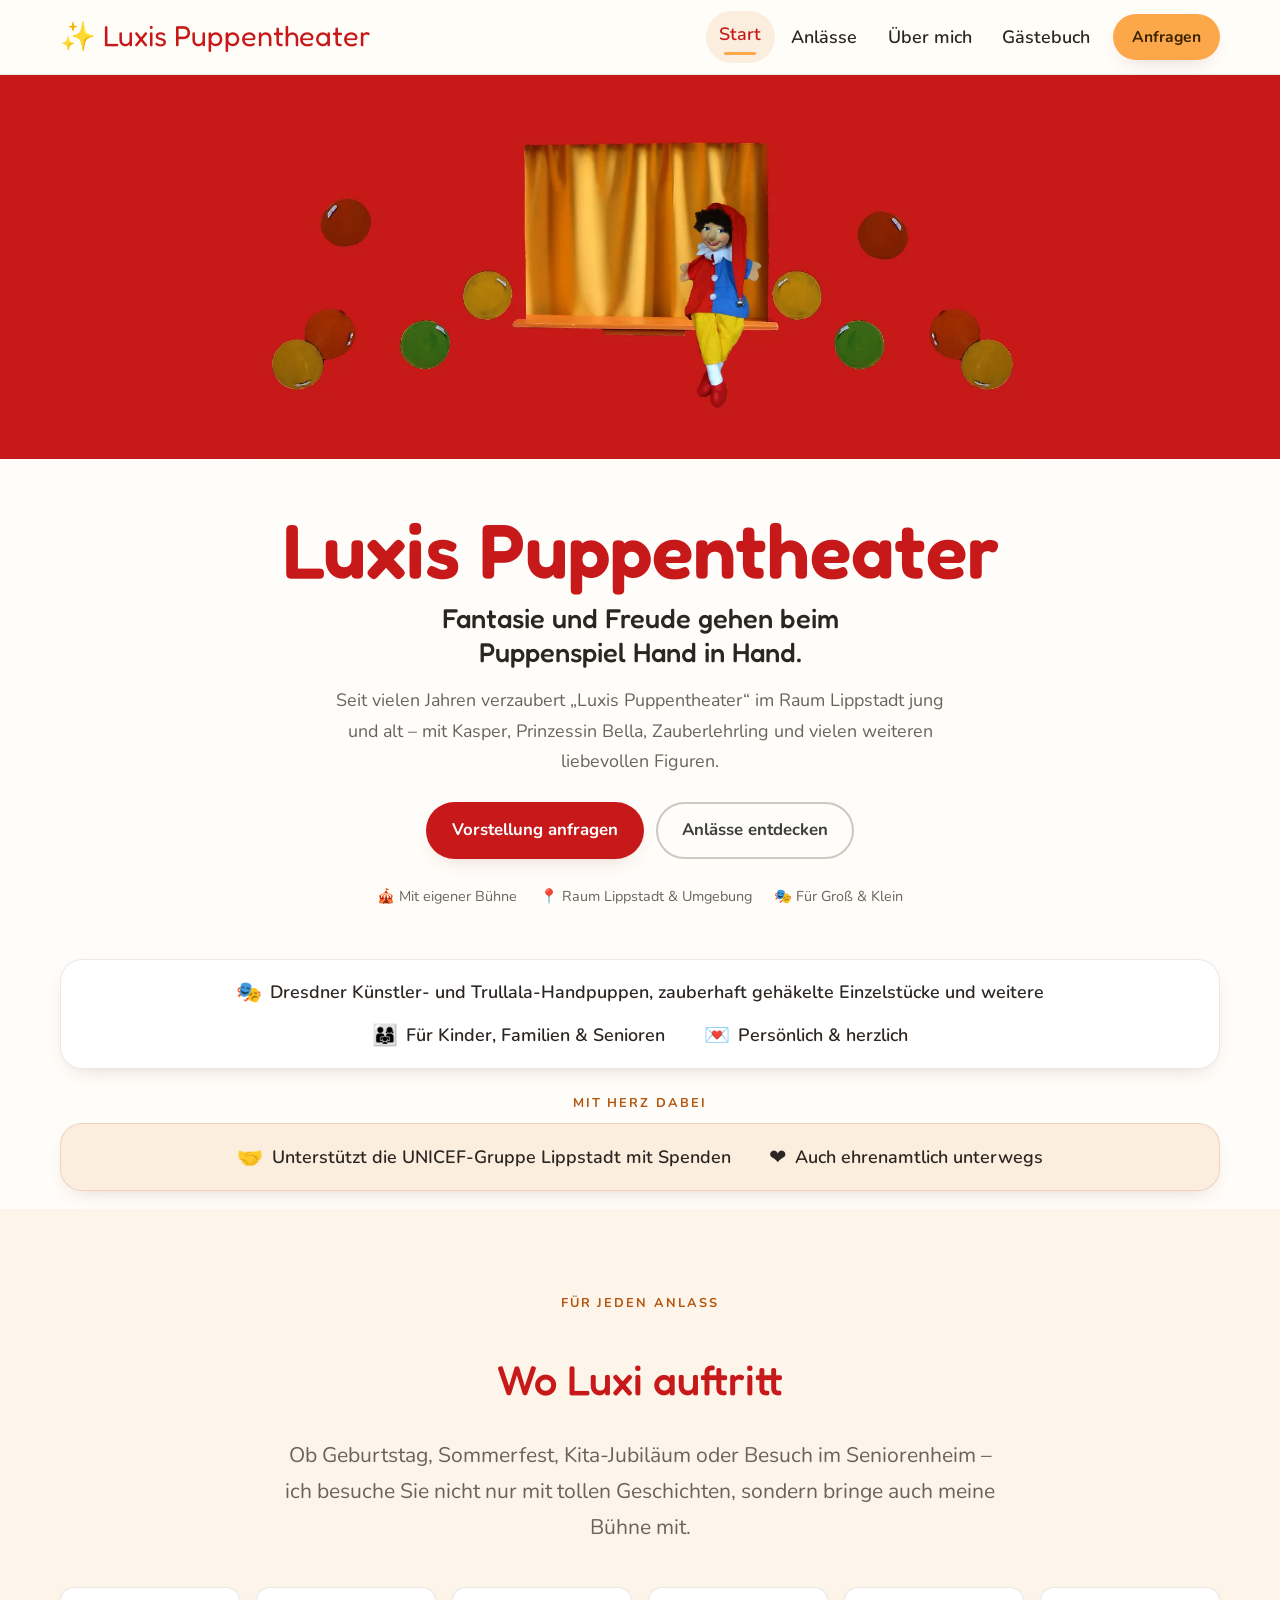
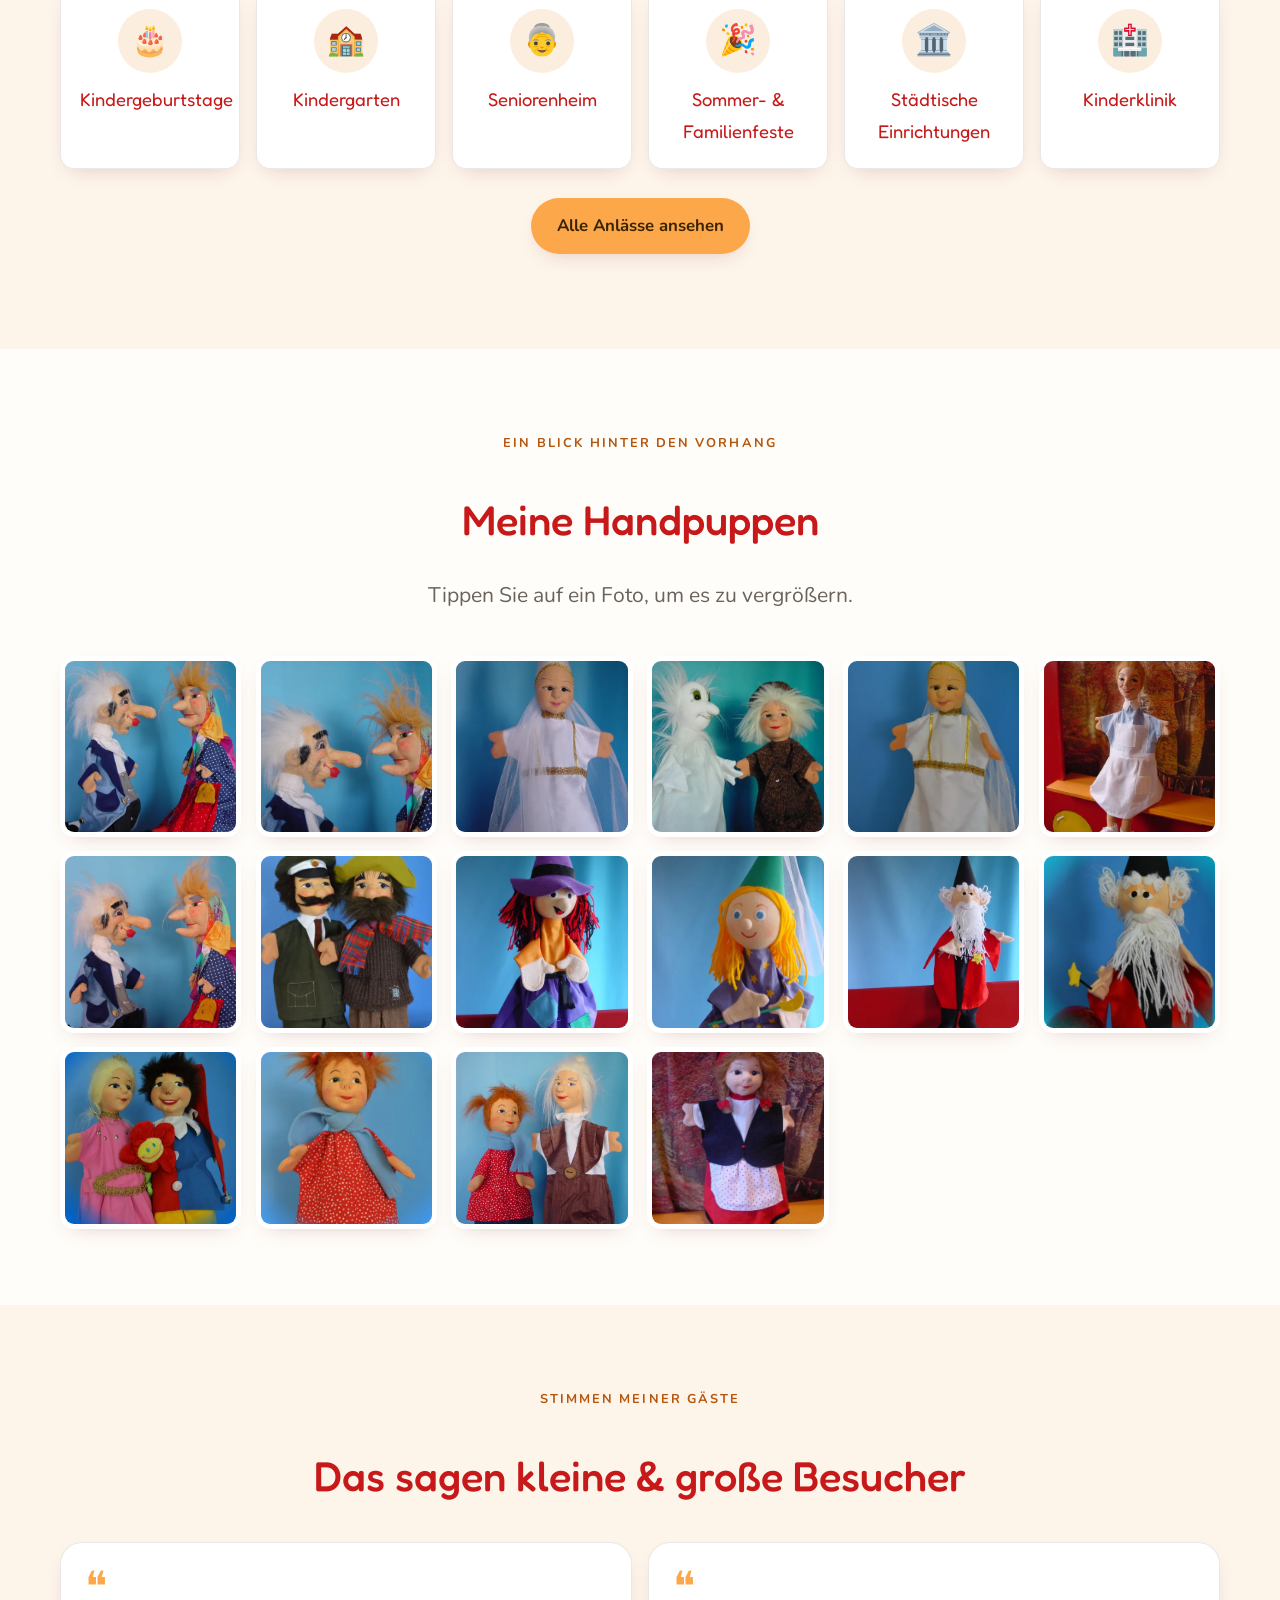
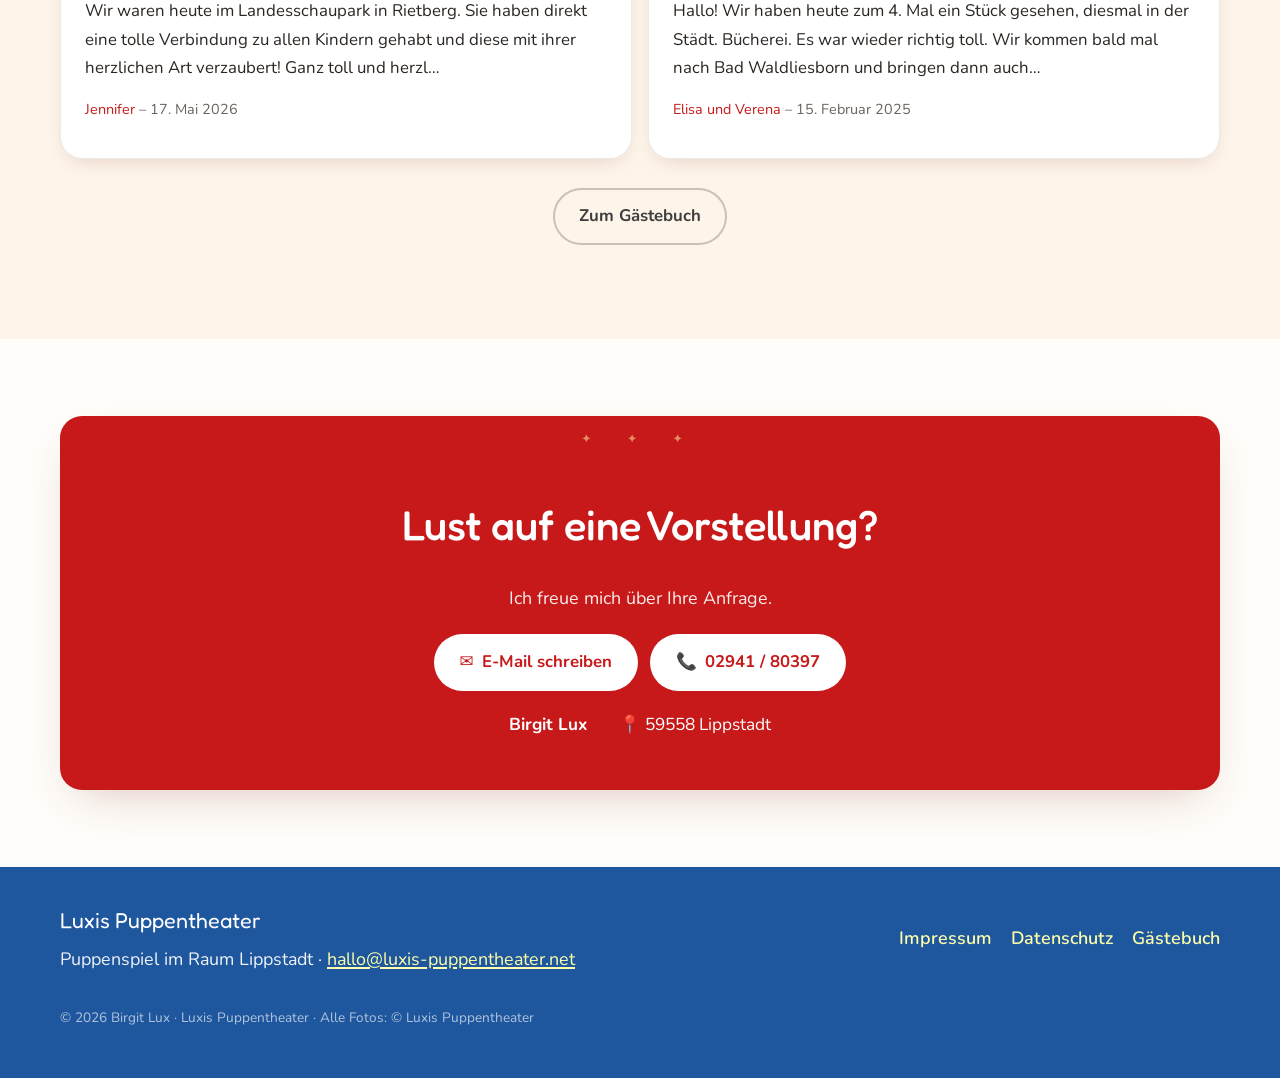
==== commit 92a1e3b6: "Engagement-Hinweis ergänzt: "Mit Herz dabei" (UNICEF-Spenden + Ehrenamt) - Startseite: neuer Herz-St" ====
--- a/index.html
+++ b/index.html
@@ -7,7 +7,7 @@
   <meta name="description" content="Luxis Puppentheater aus Lippstadt: fröhliches Puppenspiel mit Dresdner Künstlerpuppen und Trullala-Handpuppen – für Kindergeburtstage, Kindergärten, Seniorenheime und Feste.">
   <link rel="icon" href="assets/favicon.svg" type="image/svg+xml">
   <script>document.documentElement.classList.add('js');</script>
-  <link rel="stylesheet" href="assets/css/styles.css?v=6">
+  <link rel="stylesheet" href="assets/css/styles.css?v=7">
   <!-- LCP: Bühnen-Bild vorab laden -->
   <link rel="preload" as="image" href="assets/bilder/hero.webp" type="image/webp" fetchpriority="high">
   <meta property="og:title" content="Luxis Puppentheater">
@@ -65,6 +65,15 @@
         <li><span class="ic" aria-hidden="true">🎭</span> Dresdner Künstler- und Trullala-Handpuppen, zauberhaft gehäkelte Einzelstücke und weitere</li>
         <li><span class="ic" aria-hidden="true">👨‍👩‍👧</span> Für Kinder, Familien &amp; Senioren</li>
         <li><span class="ic" aria-hidden="true">💌</span> Persönlich &amp; herzlich</li>
+      </ul>
+    </div>
+
+    <!-- Engagement / soziales Herz -->
+    <div class="container">
+      <p class="augenbraue herz-label">Mit Herz dabei</p>
+      <ul class="trust trust--herz reveal">
+        <li><span class="ic" aria-hidden="true">🤝</span> Unterstützt die UNICEF-Gruppe Lippstadt mit Spenden</li>
+        <li><span class="ic" aria-hidden="true">❤️</span> Auch ehrenamtlich unterwegs</li>
       </ul>
     </div>
 
@@ -154,6 +163,6 @@
     </div>
   </footer>
 
-  <script src="assets/js/main.js?v=6" defer></script>
+  <script src="assets/js/main.js?v=7" defer></script>
 </body>
 </html>
--- a/assets/css/styles.css
+++ b/assets/css/styles.css
@@ -253,6 +253,10 @@
 .trust .ic { font-size: 1.3rem; line-height: 1; }
 .trust ul { display: contents; margin: 0; padding: 0; }
 
+/* Engagement-Streifen ("Mit Herz dabei") */
+.herz-label { display: block; text-align: center; margin-top: 1.5rem; }
+.trust--herz { margin-top: 0.2rem; background: var(--creme-tief); border-color: rgba(199, 25, 25, 0.14); }
+
 /* ---------- Anlässe-Teaser (Startseite) ---------- */
 .teaser-grid {
   display: grid; grid-template-columns: repeat(auto-fit, minmax(180px, 1fr));
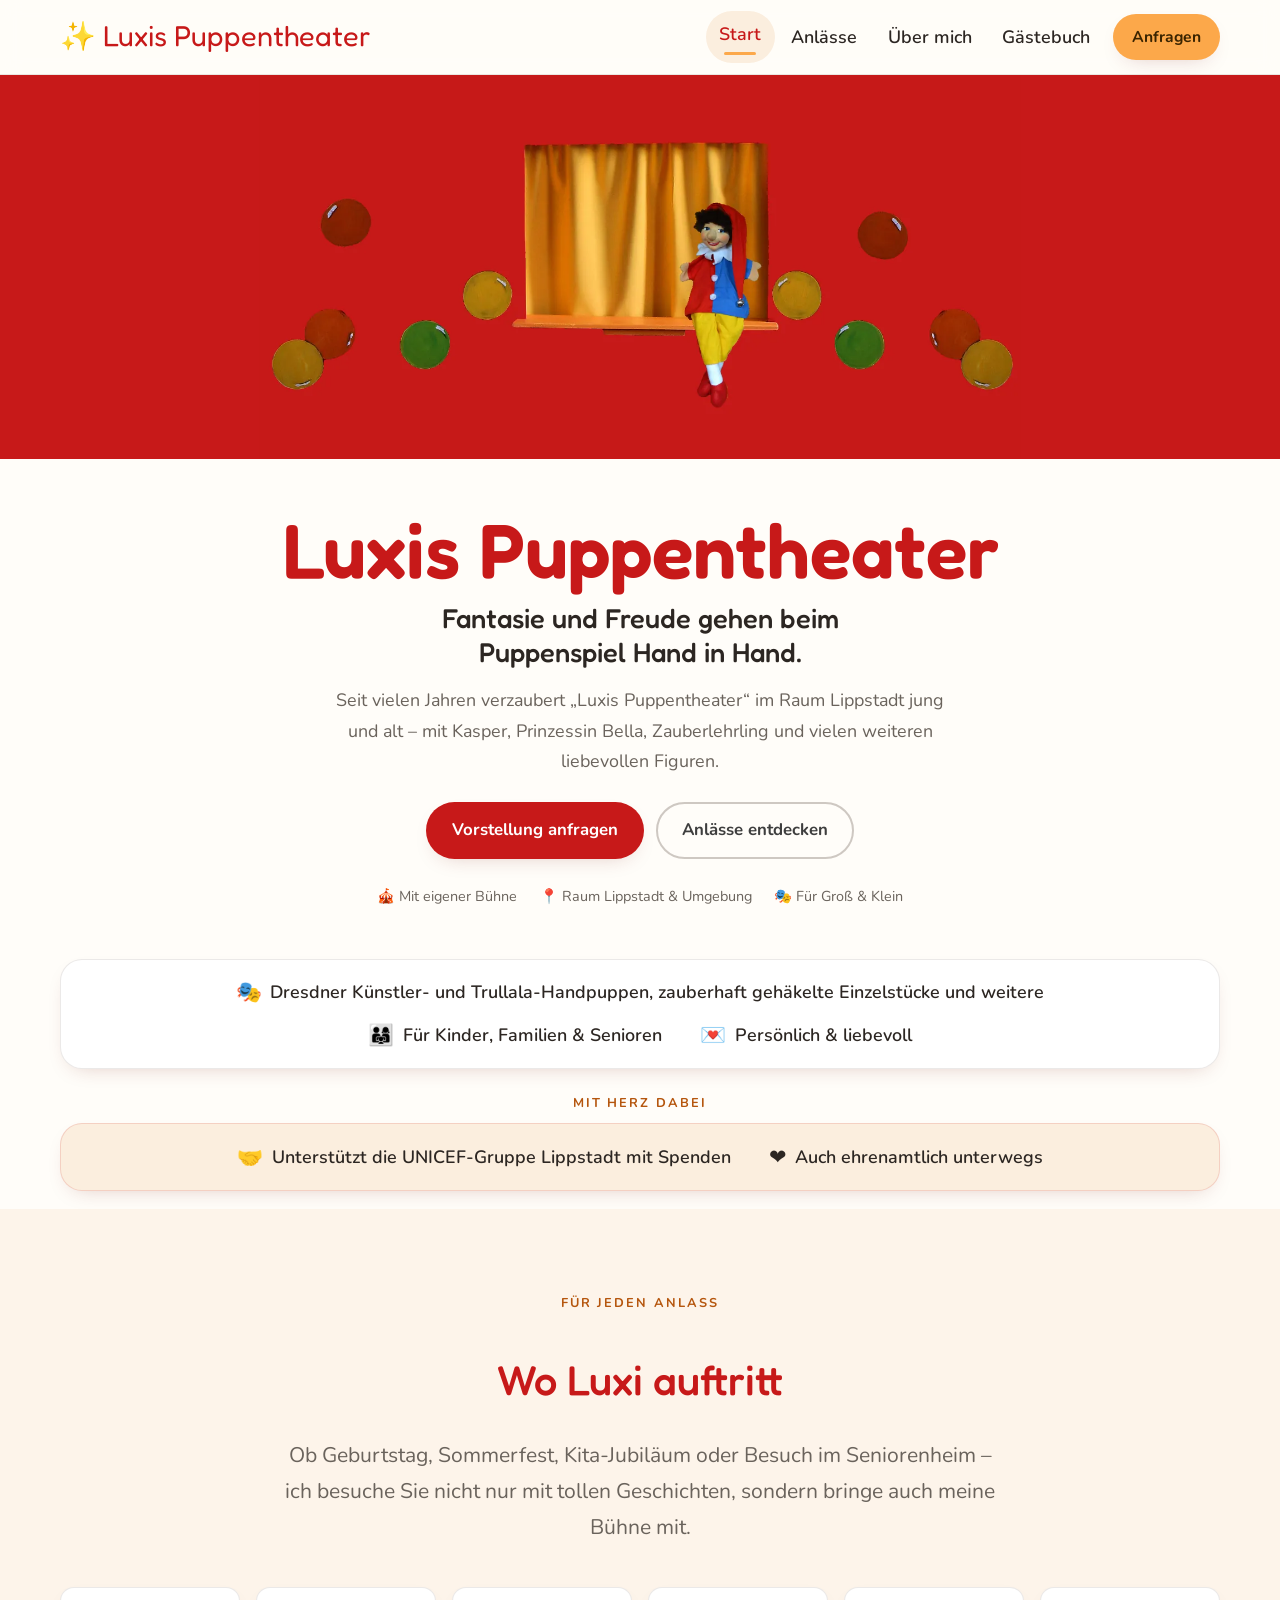
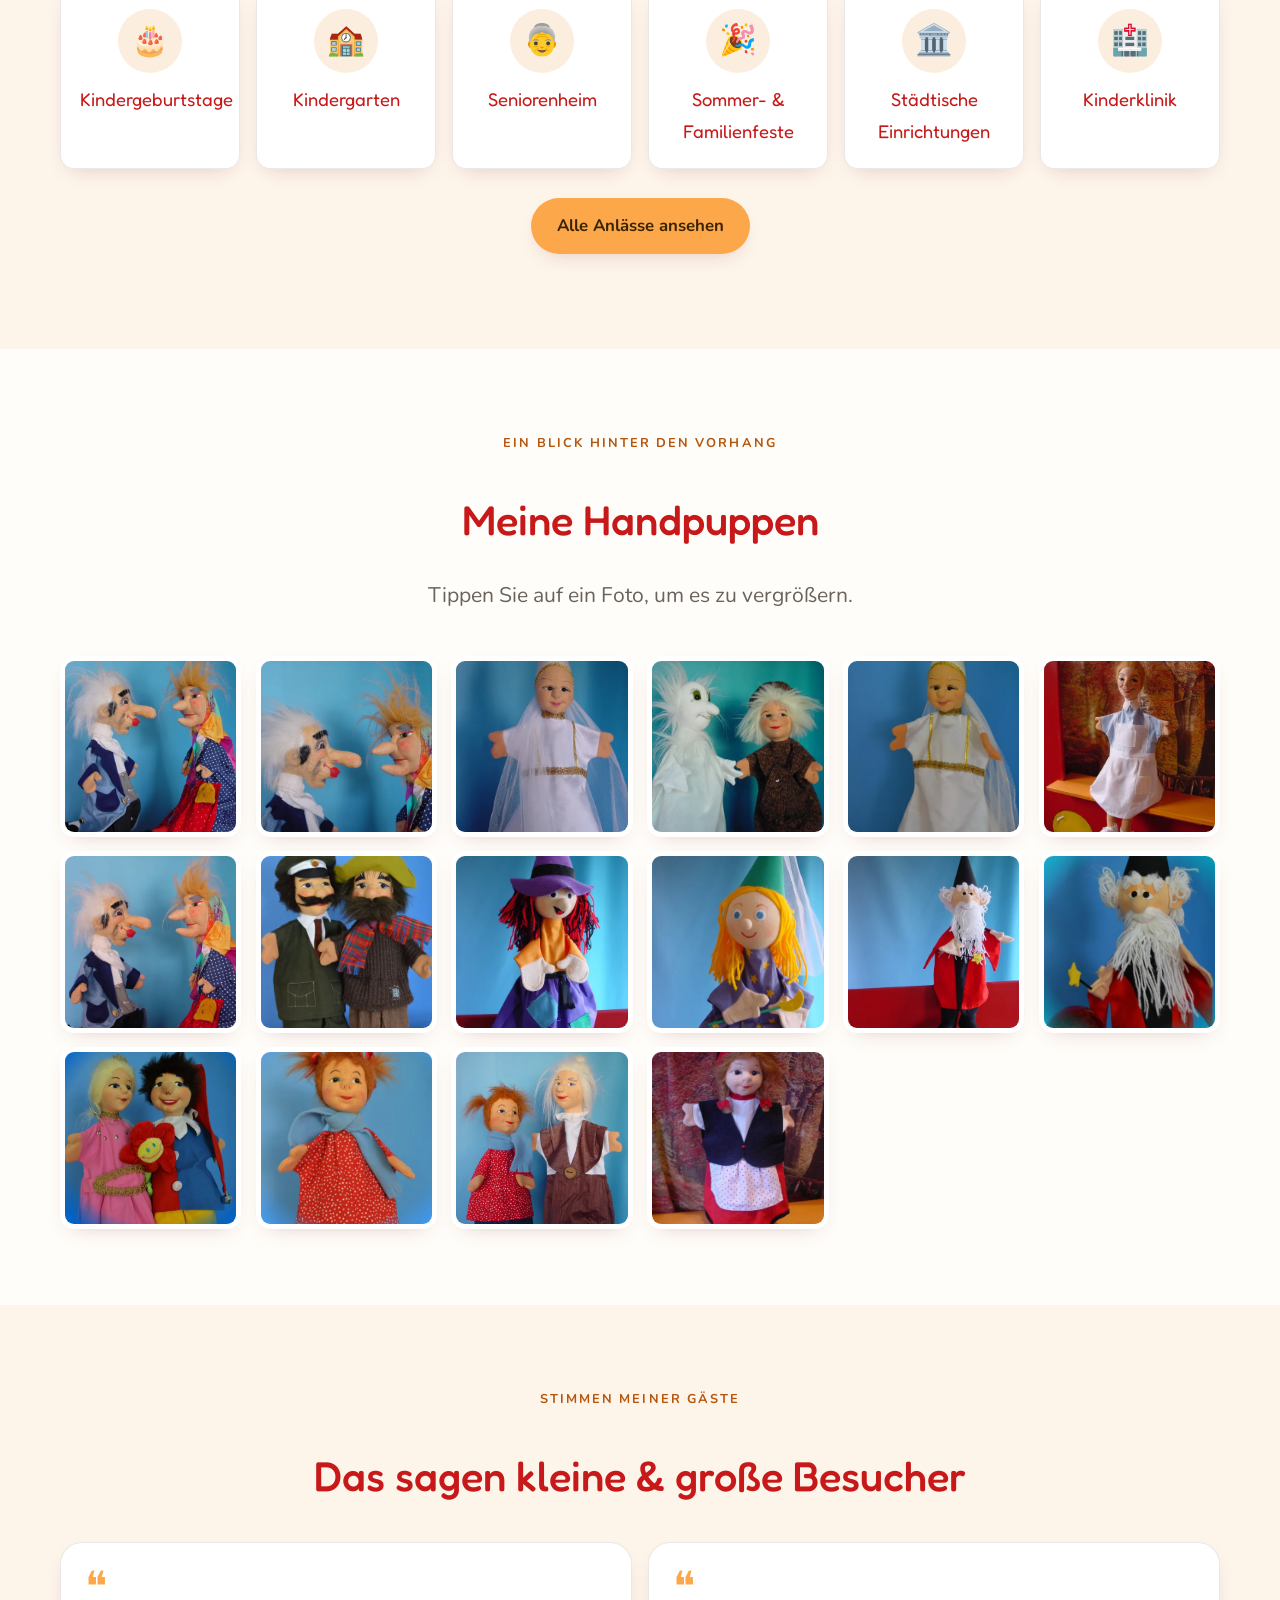
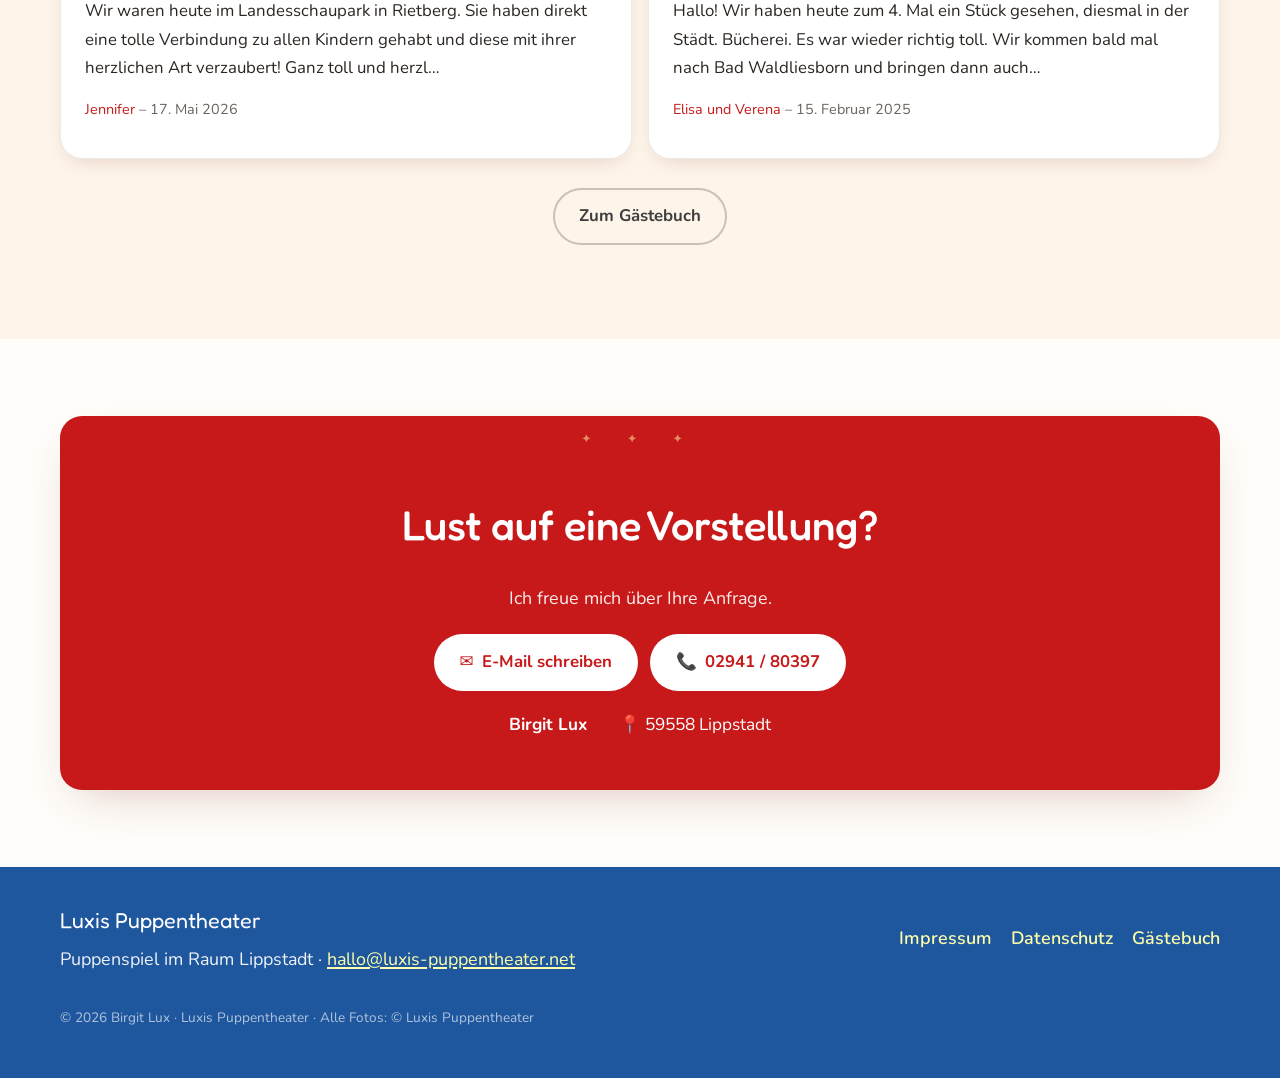
==== commit b3557795: "Startseite: "Persönlich & herzlich" -> "Persönlich & liebevoll" Vermeidet die Wort-Dopplung mit der " ====
--- a/index.html
+++ b/index.html
@@ -64,7 +64,7 @@
       <ul class="trust reveal">
         <li><span class="ic" aria-hidden="true">🎭</span> Dresdner Künstler- und Trullala-Handpuppen, zauberhaft gehäkelte Einzelstücke und weitere</li>
         <li><span class="ic" aria-hidden="true">👨‍👩‍👧</span> Für Kinder, Familien &amp; Senioren</li>
-        <li><span class="ic" aria-hidden="true">💌</span> Persönlich &amp; herzlich</li>
+        <li><span class="ic" aria-hidden="true">💌</span> Persönlich &amp; liebevoll</li>
       </ul>
     </div>
 
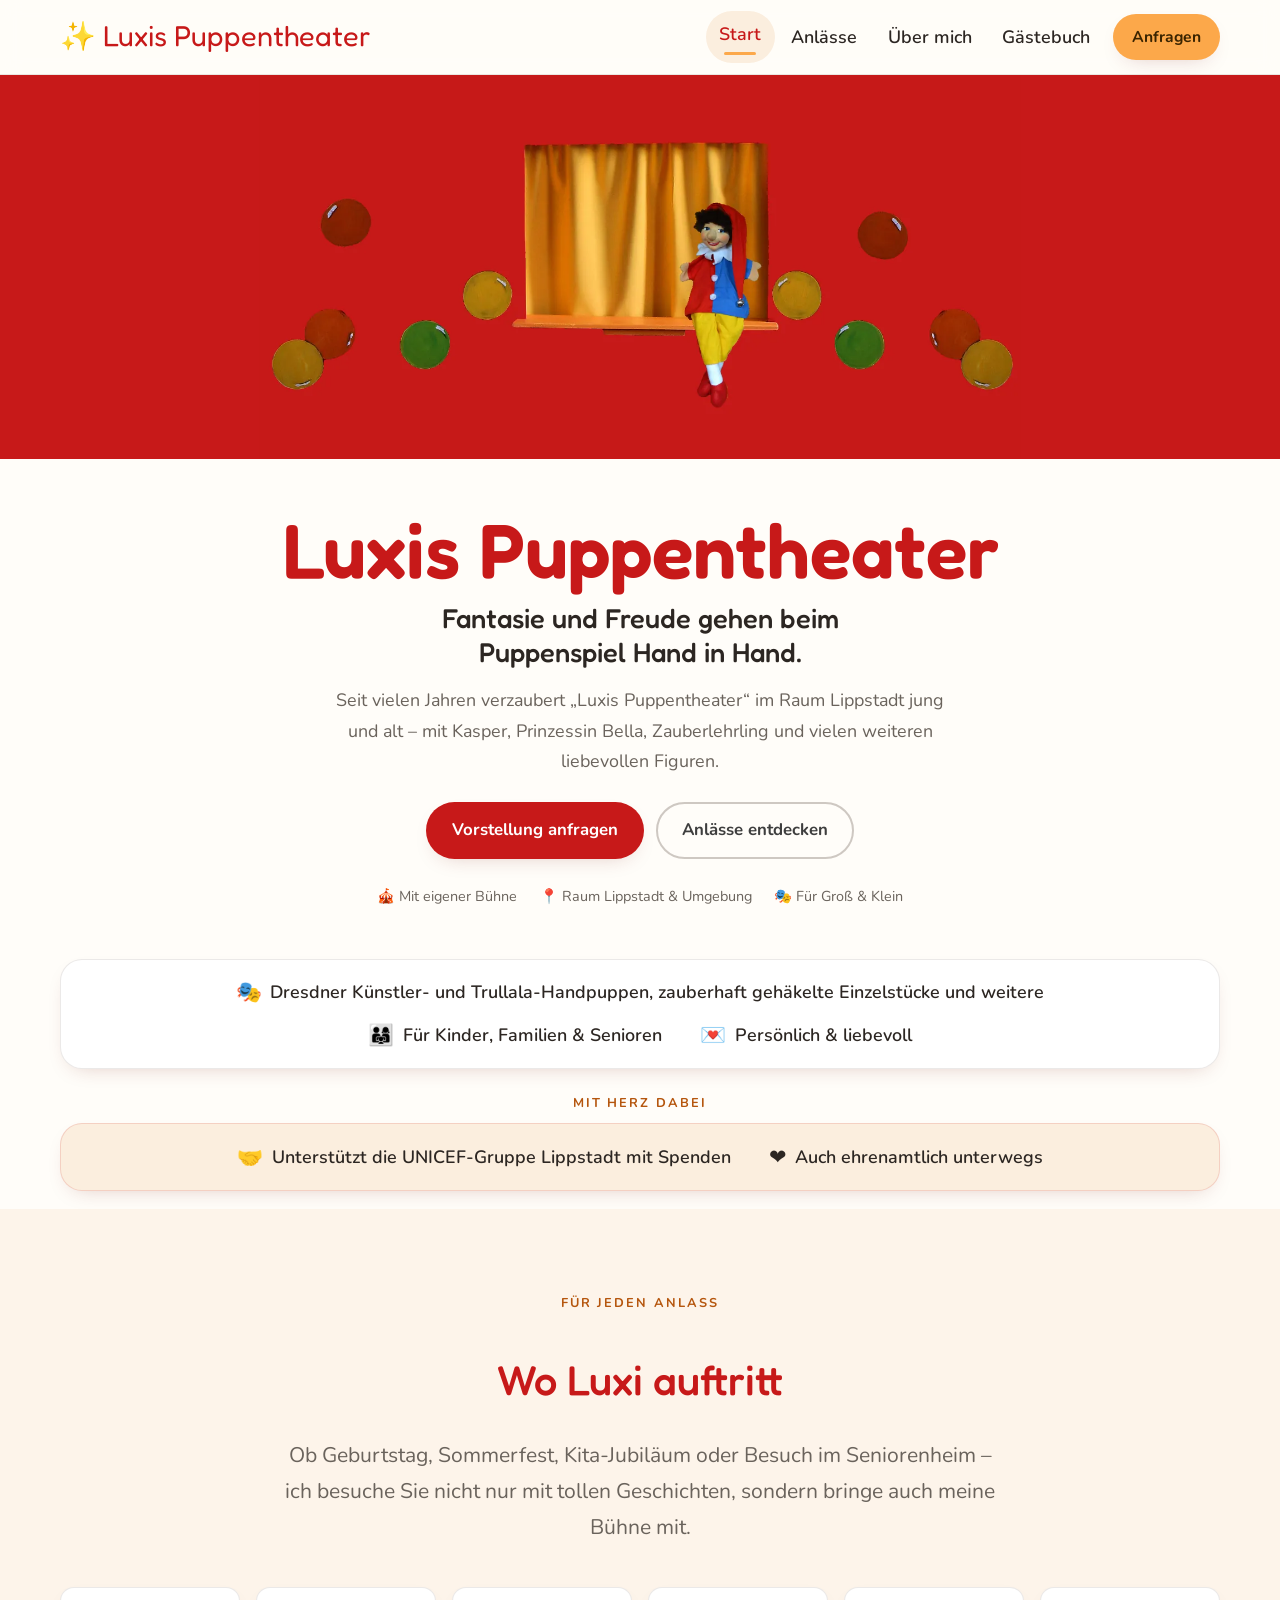
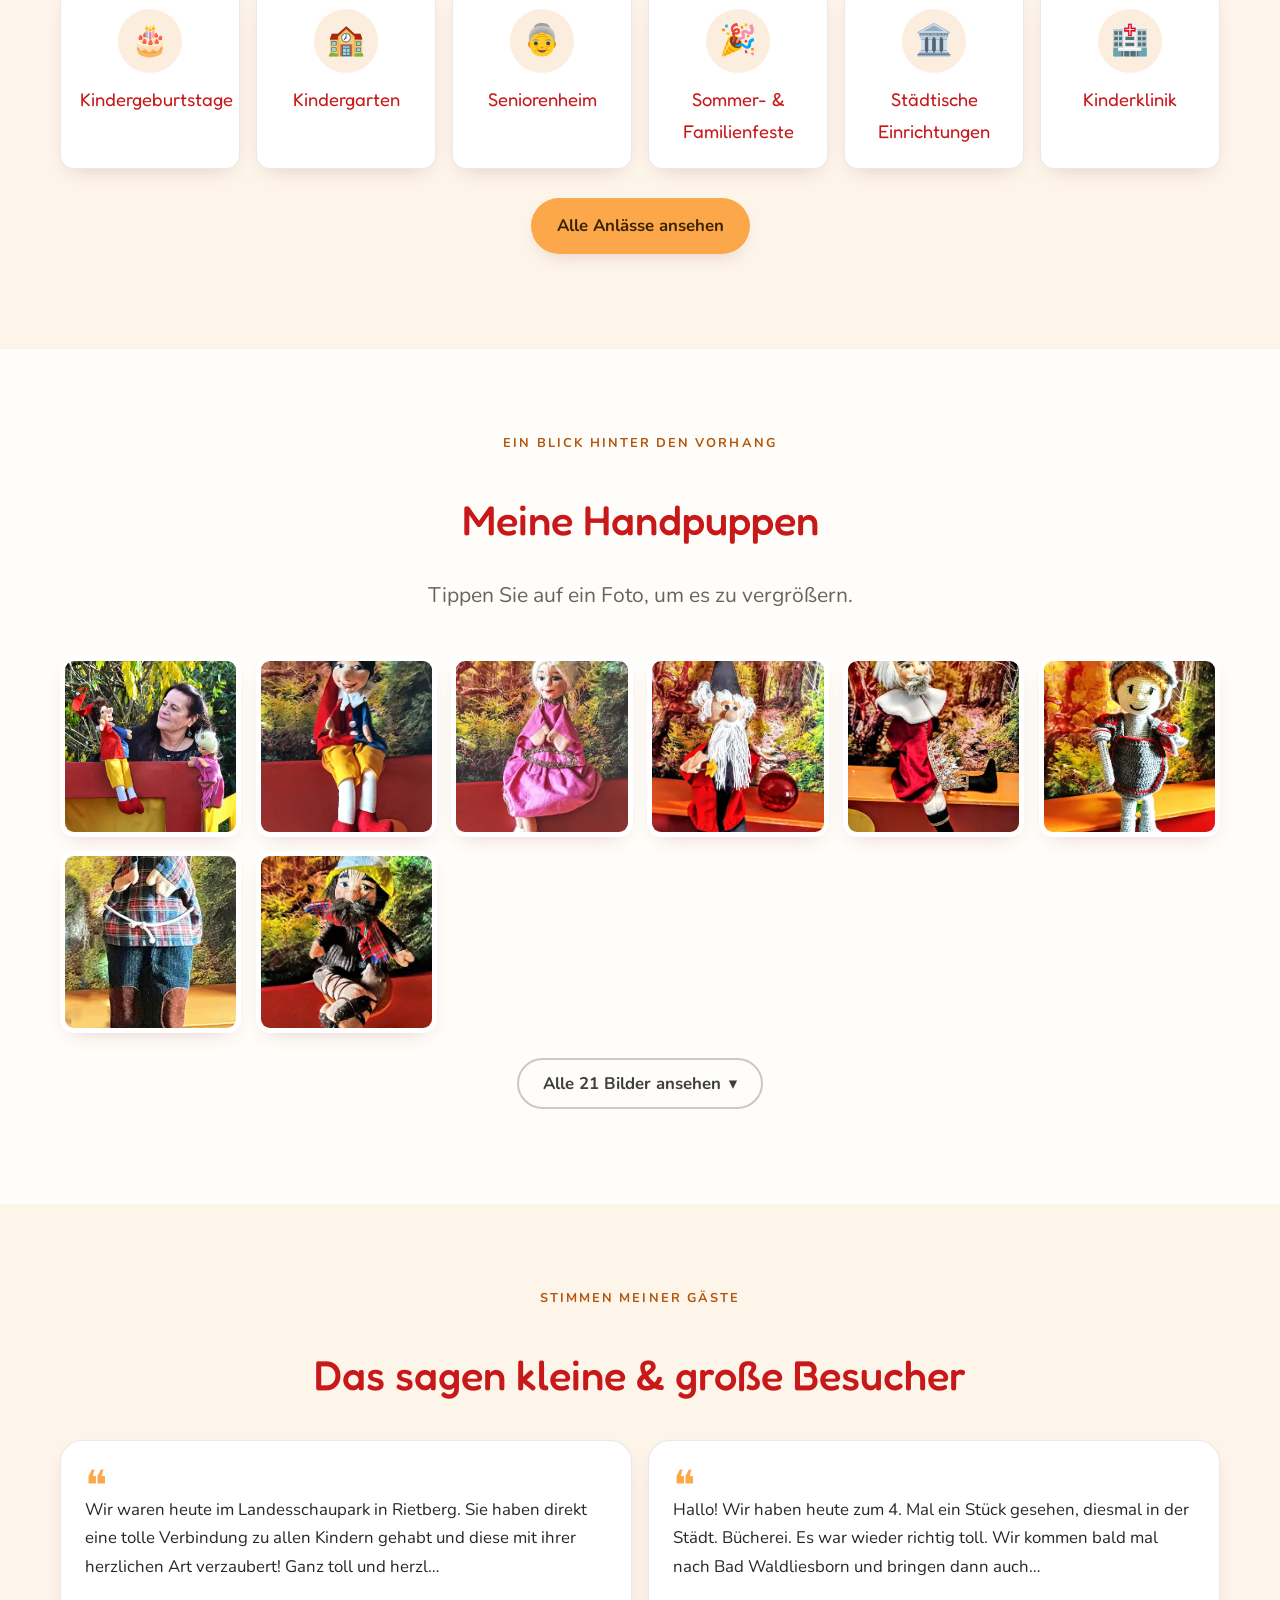
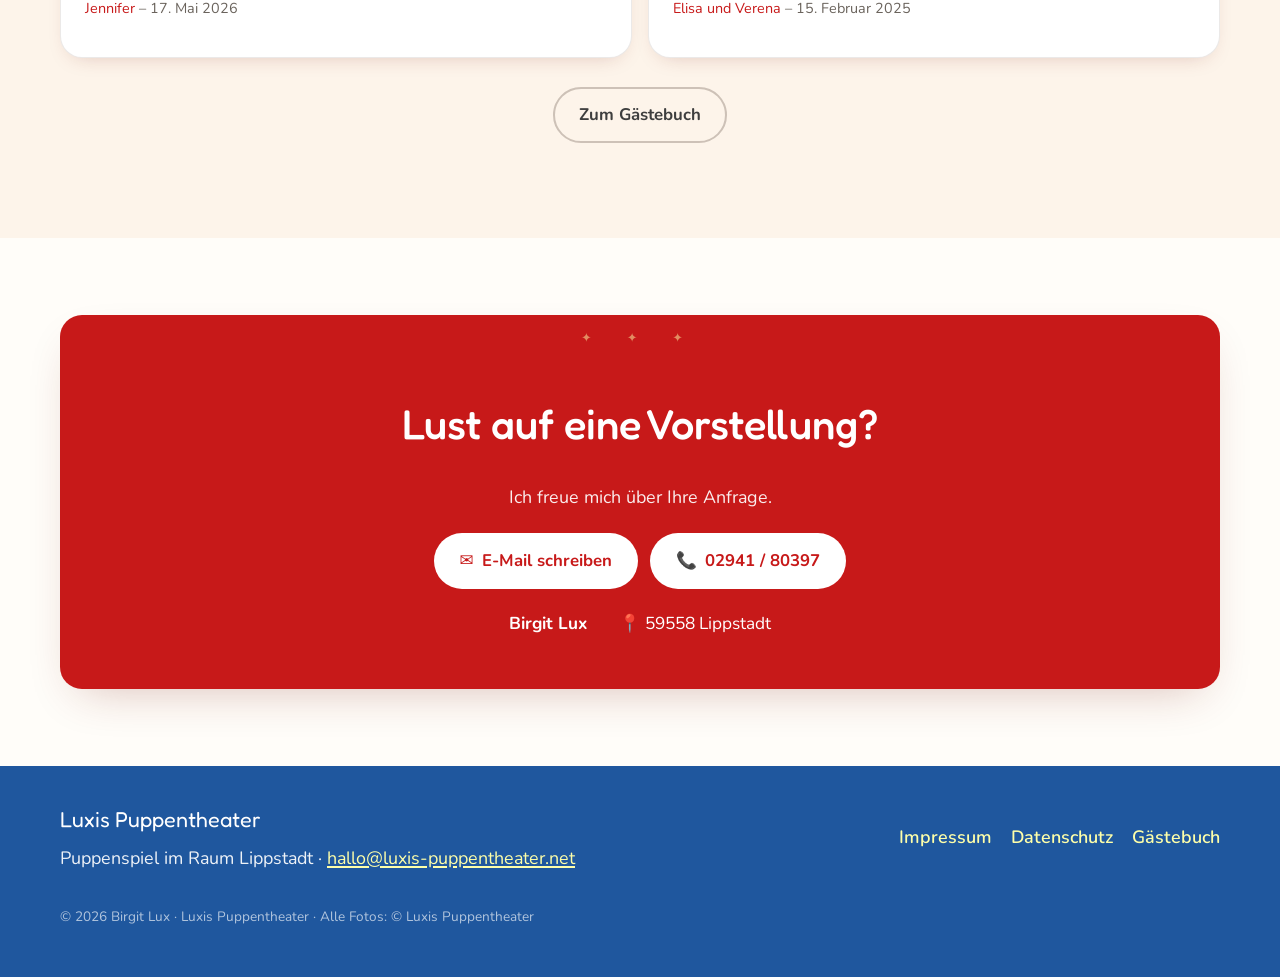
==== commit 902ff9fe: "Startseite: Galerie als Teaser (8 Bilder) mit Aufklapp-Button - Startseite zeigt nur 8 Vorschaubilde" ====
--- a/index.html
+++ b/index.html
@@ -7,7 +7,7 @@
   <meta name="description" content="Luxis Puppentheater aus Lippstadt: fröhliches Puppenspiel mit Dresdner Künstlerpuppen und Trullala-Handpuppen – für Kindergeburtstage, Kindergärten, Seniorenheime und Feste.">
   <link rel="icon" href="assets/favicon.svg" type="image/svg+xml">
   <script>document.documentElement.classList.add('js');</script>
-  <link rel="stylesheet" href="assets/css/styles.css?v=7">
+  <link rel="stylesheet" href="assets/css/styles.css?v=8">
   <!-- LCP: Bühnen-Bild vorab laden -->
   <link rel="preload" as="image" href="assets/bilder/hero.webp" type="image/webp" fetchpriority="high">
   <meta property="og:title" content="Luxis Puppentheater">
@@ -107,7 +107,7 @@
           <h2>Meine Handpuppen</h2>
           <p class="lead">Tippen Sie auf ein Foto, um es zu vergrößern.</p>
         </div>
-        <div class="galerie reveal" aria-label="Fotogalerie">
+        <div class="galerie reveal" aria-label="Fotogalerie" data-teaser="8">
           <p class="no-js-hinweis">Die Galerie wird geladen … (bitte JavaScript aktivieren).</p>
         </div>
       </div>
@@ -163,6 +163,6 @@
     </div>
   </footer>
 
-  <script src="assets/js/main.js?v=7" defer></script>
+  <script src="assets/js/main.js?v=8" defer></script>
 </body>
 </html>
--- a/assets/css/styles.css
+++ b/assets/css/styles.css
@@ -301,6 +301,7 @@
 .galerie button:hover { transform: translateY(-4px) rotate(-1.2deg); box-shadow: var(--schatten); }
 .galerie img { width: 100%; height: 100%; object-fit: cover; transition: transform 0.4s ease; }
 .galerie button:hover img { transform: scale(1.06); }
+.galerie-mehr { margin-top: 1.6rem; }
 
 /* Lightbox */
 .lightbox { position: fixed; inset: 0; z-index: 300; background: rgba(20,6,6,0.92); display: none; align-items: center; justify-content: center; padding: 1.5rem; }
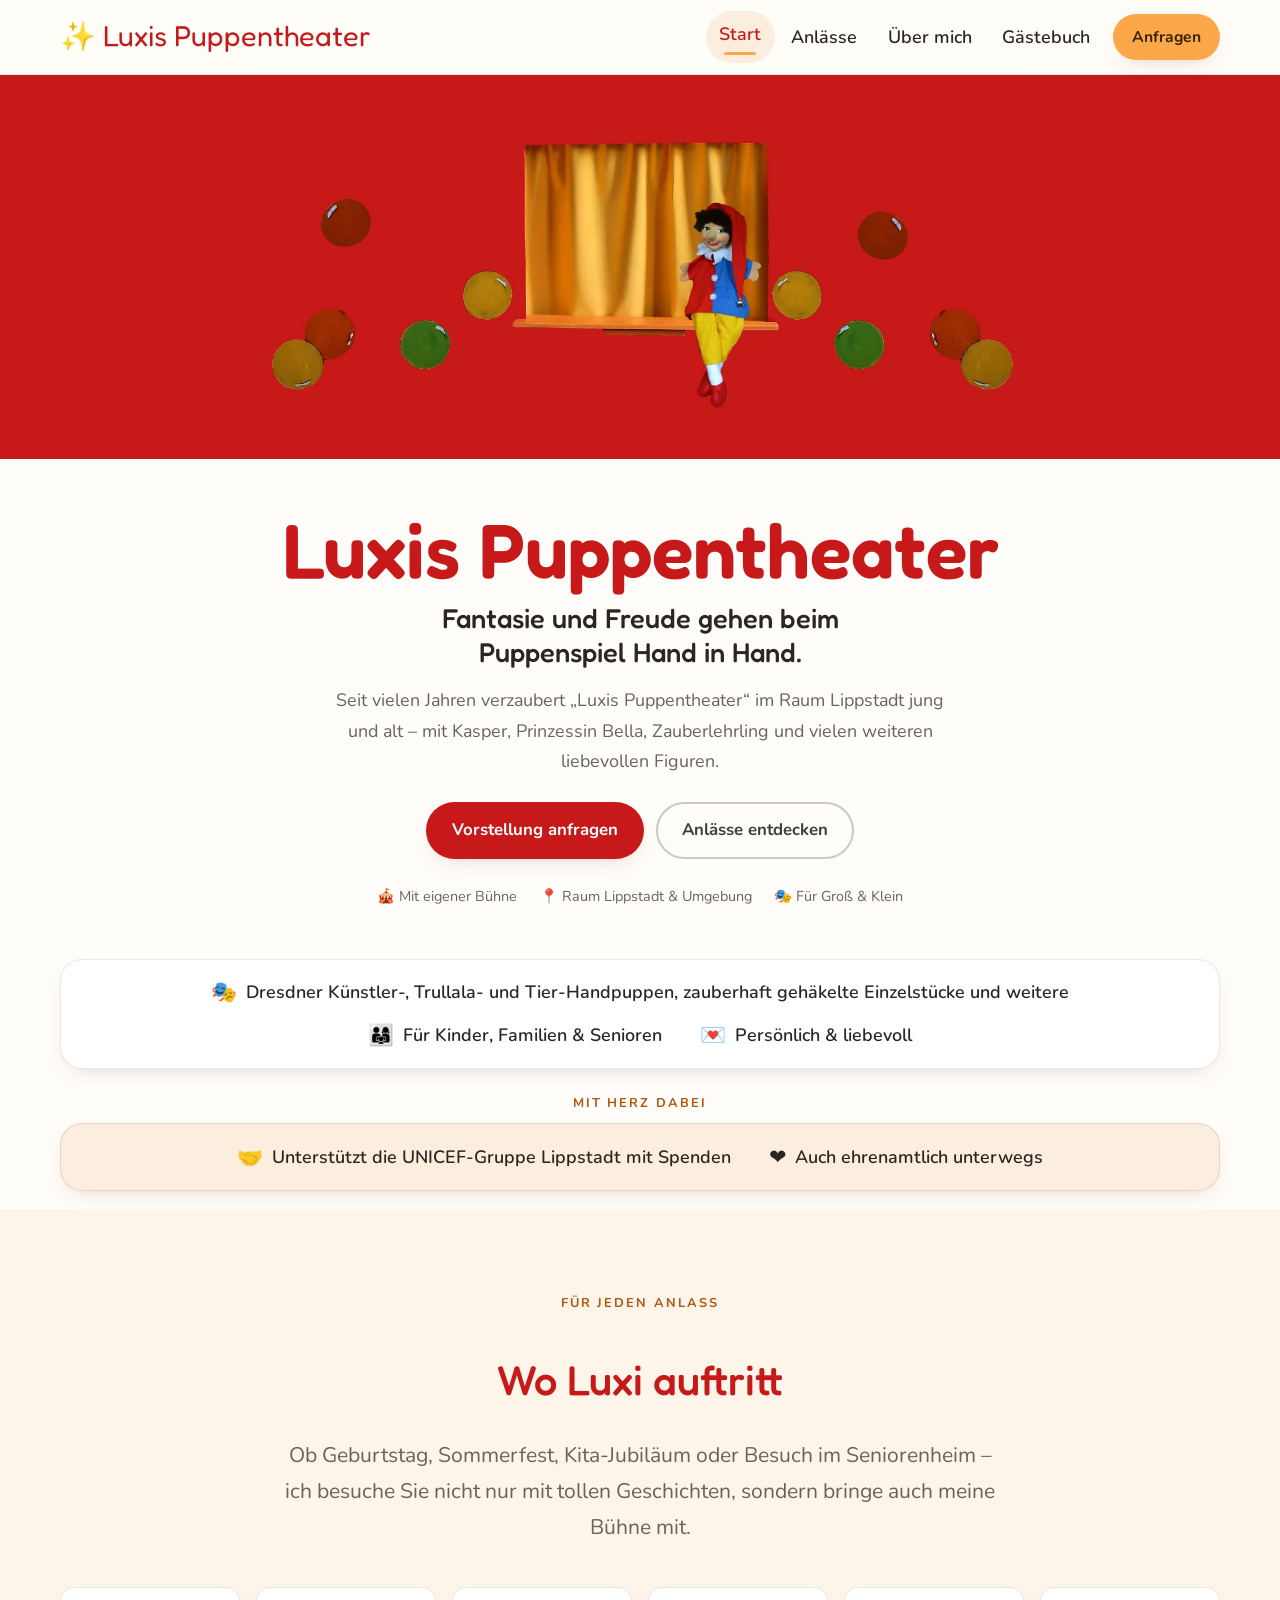
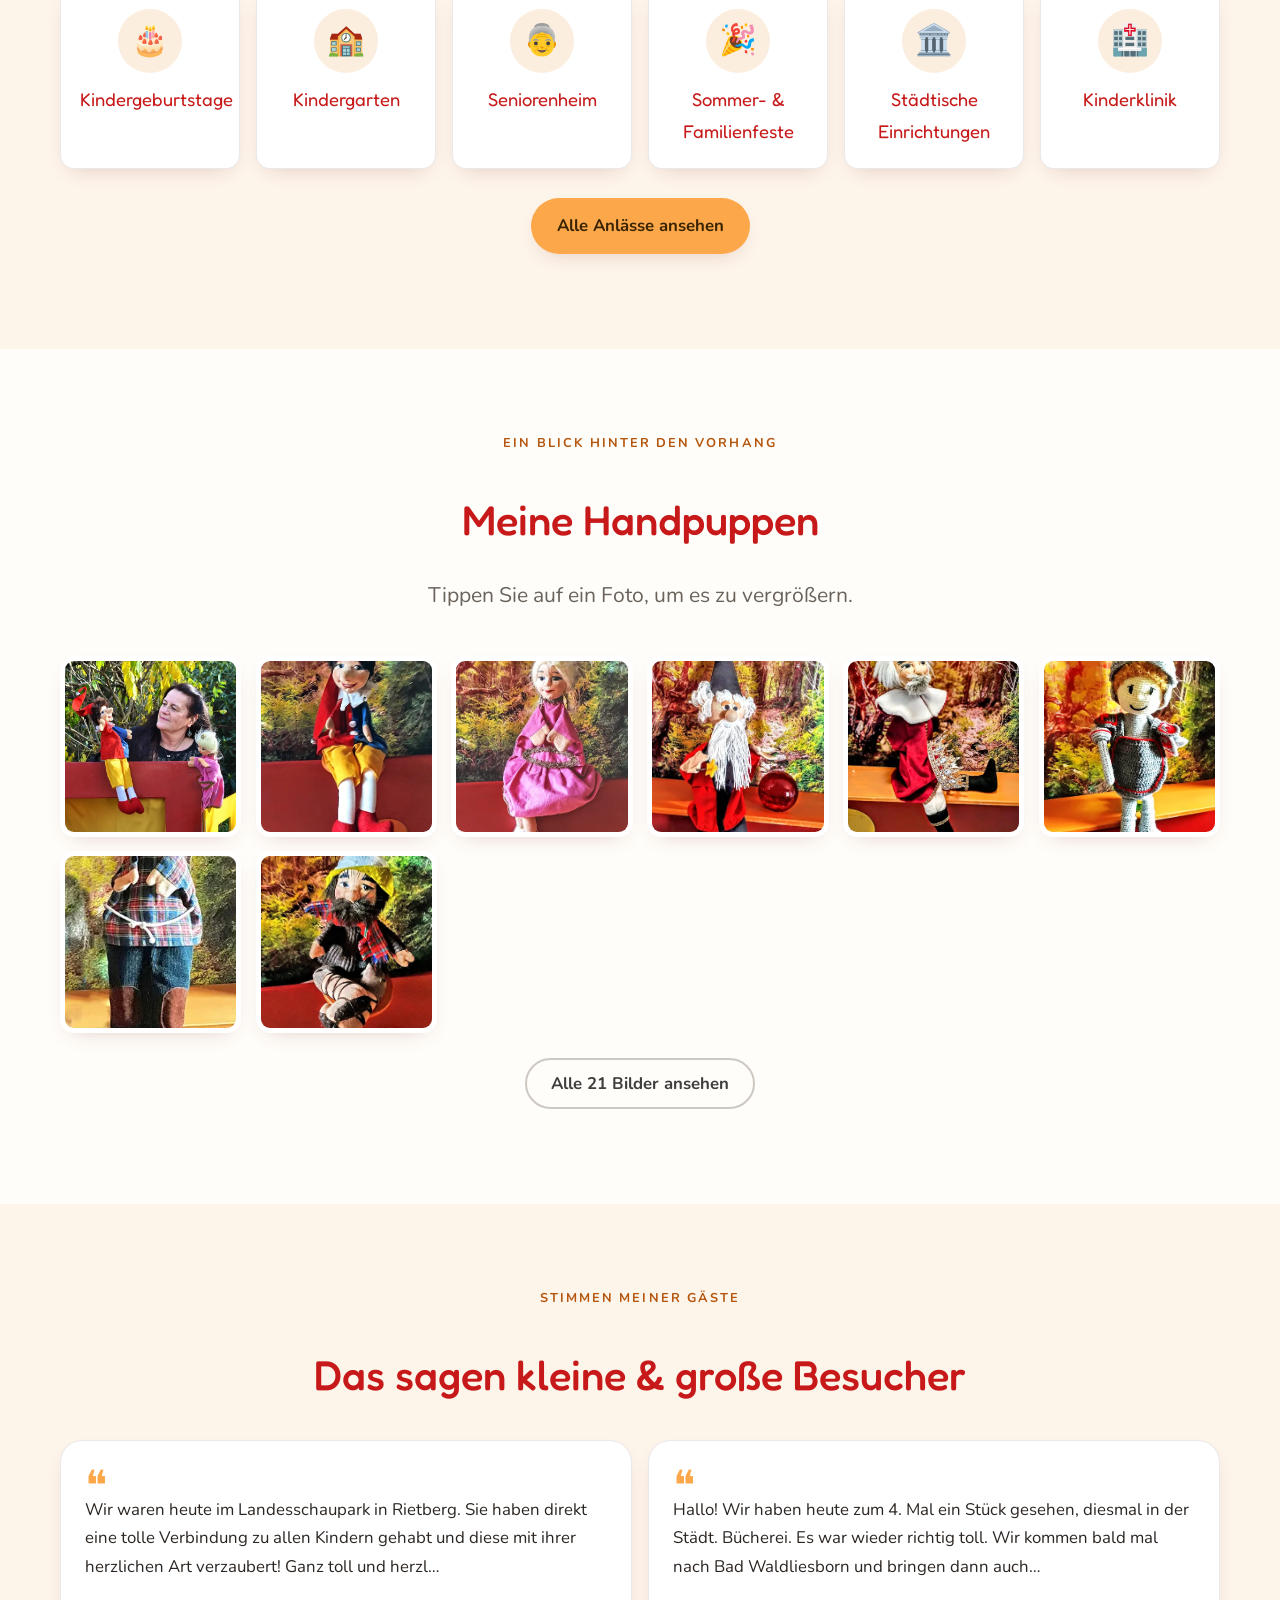
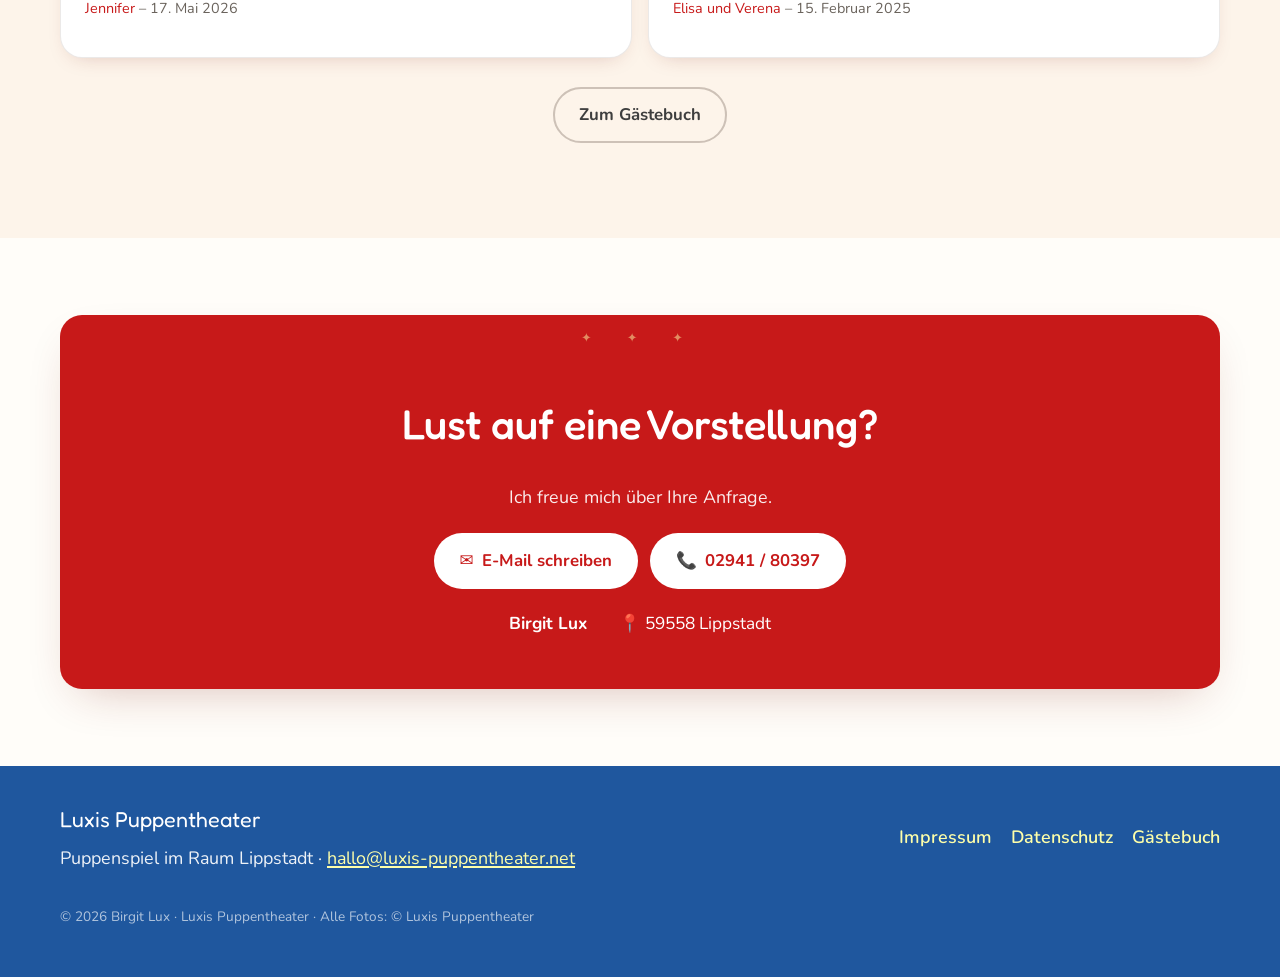
==== commit 077e796f: "Galerie-Button öffnet Lightbox direkt; Tier-Handpuppen ergänzt - Startseite: "Alle 21 Bilder ansehen" ====
--- a/index.html
+++ b/index.html
@@ -4,10 +4,10 @@
   <meta charset="UTF-8">
   <meta name="viewport" content="width=device-width, initial-scale=1">
   <title>Luxis Puppentheater – Puppenspiel für Kinder, Familien & Senioren im Raum Lippstadt</title>
-  <meta name="description" content="Luxis Puppentheater aus Lippstadt: fröhliches Puppenspiel mit Dresdner Künstlerpuppen und Trullala-Handpuppen – für Kindergeburtstage, Kindergärten, Seniorenheime und Feste.">
+  <meta name="description" content="Luxis Puppentheater aus Lippstadt: fröhliches Puppenspiel mit Dresdner Künstlerpuppen, Trullala- und Tierhandpuppen – für Kindergeburtstage, Kindergärten, Seniorenheime und Feste.">
   <link rel="icon" href="assets/favicon.svg" type="image/svg+xml">
   <script>document.documentElement.classList.add('js');</script>
-  <link rel="stylesheet" href="assets/css/styles.css?v=8">
+  <link rel="stylesheet" href="assets/css/styles.css?v=9">
   <!-- LCP: Bühnen-Bild vorab laden -->
   <link rel="preload" as="image" href="assets/bilder/hero.webp" type="image/webp" fetchpriority="high">
   <meta property="og:title" content="Luxis Puppentheater">
@@ -62,7 +62,7 @@
     <!-- Vertrauens-Strip -->
     <div class="container" style="margin-top:-1.2rem">
       <ul class="trust reveal">
-        <li><span class="ic" aria-hidden="true">🎭</span> Dresdner Künstler- und Trullala-Handpuppen, zauberhaft gehäkelte Einzelstücke und weitere</li>
+        <li><span class="ic" aria-hidden="true">🎭</span> Dresdner Künstler-, Trullala- und Tier-Handpuppen, zauberhaft gehäkelte Einzelstücke und weitere</li>
         <li><span class="ic" aria-hidden="true">👨‍👩‍👧</span> Für Kinder, Familien &amp; Senioren</li>
         <li><span class="ic" aria-hidden="true">💌</span> Persönlich &amp; liebevoll</li>
       </ul>
@@ -163,6 +163,6 @@
     </div>
   </footer>
 
-  <script src="assets/js/main.js?v=8" defer></script>
+  <script src="assets/js/main.js?v=9" defer></script>
 </body>
 </html>
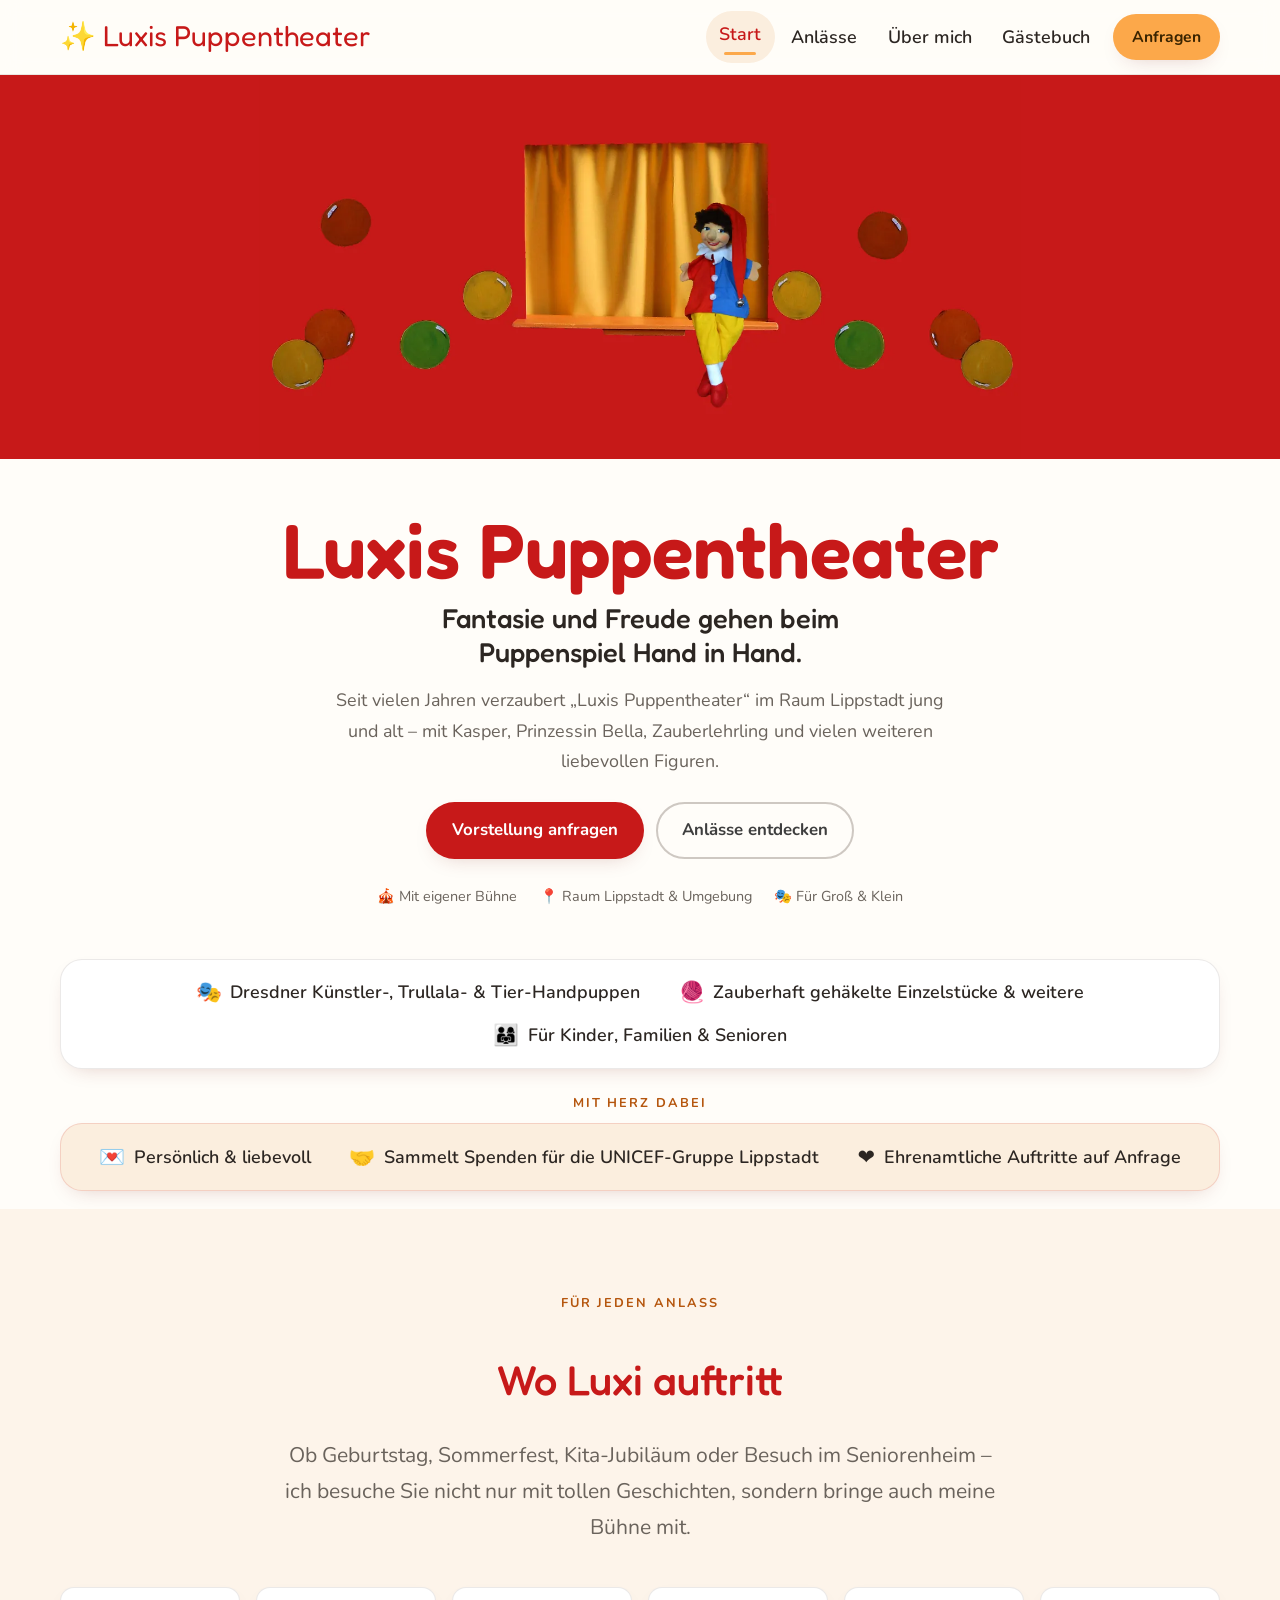
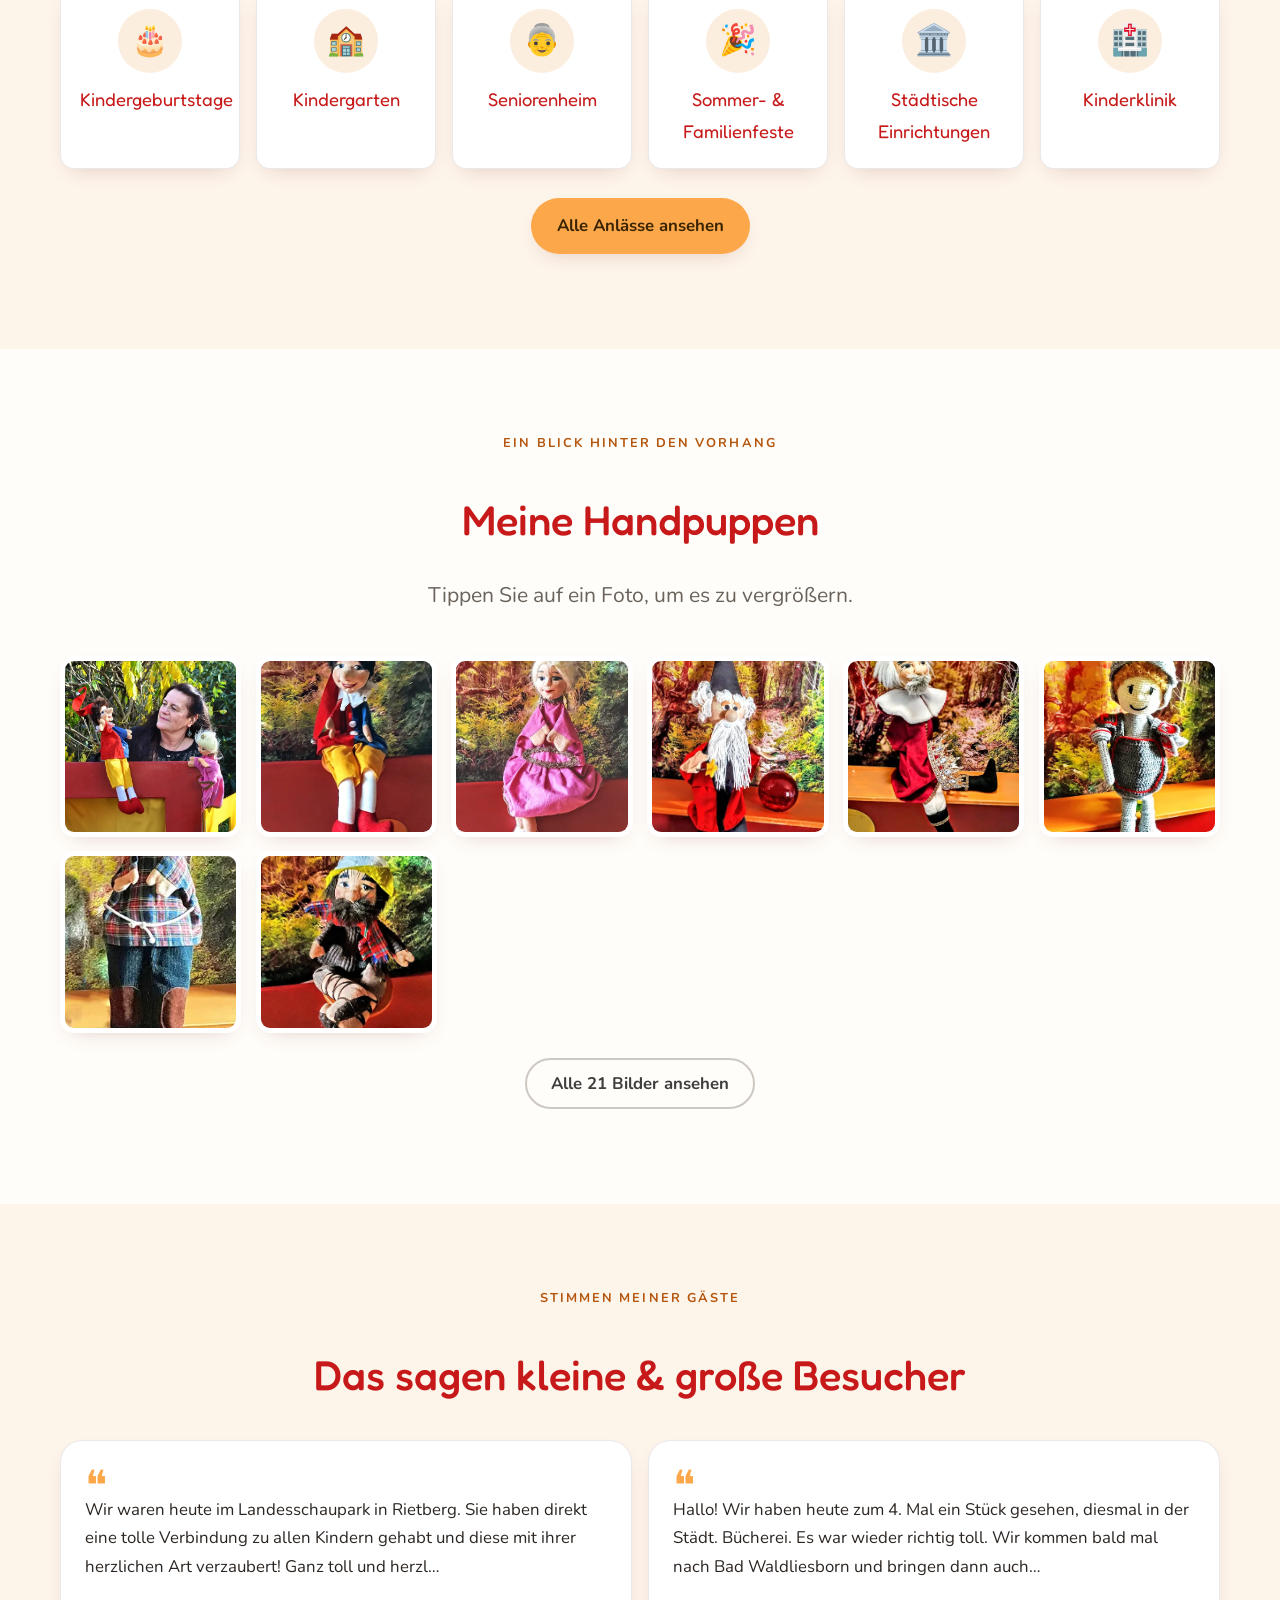
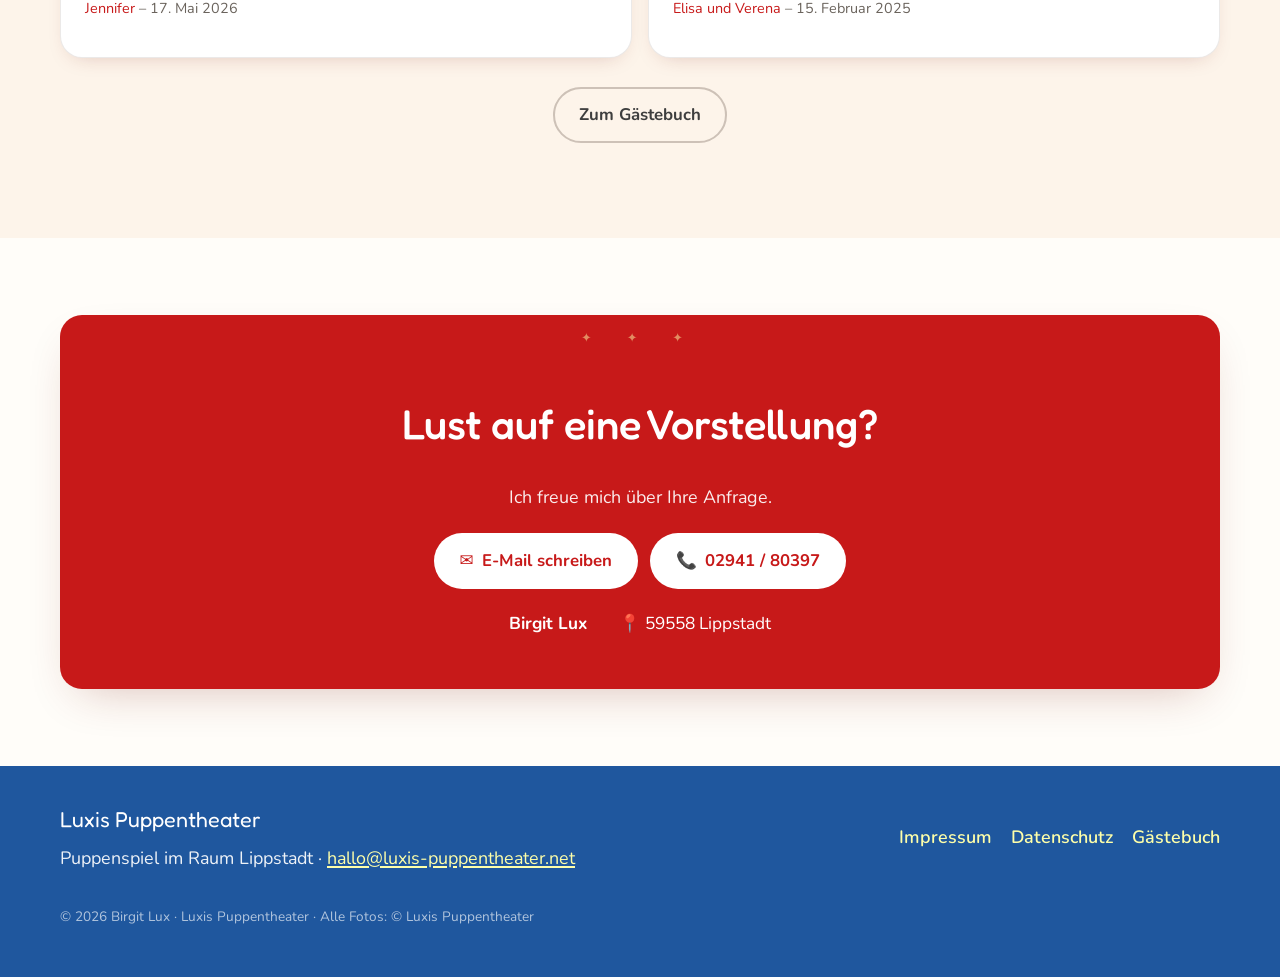
==== commit a7a5b752: "Startseite: Leisten entzerrt (3 + 3) - Vertrauens-Leiste: überladenen Puppen-Punkt in zwei aufgeteil" ====
--- a/index.html
+++ b/index.html
@@ -62,9 +62,9 @@
     <!-- Vertrauens-Strip -->
     <div class="container" style="margin-top:-1.2rem">
       <ul class="trust reveal">
-        <li><span class="ic" aria-hidden="true">🎭</span> Dresdner Künstler-, Trullala- und Tier-Handpuppen, zauberhaft gehäkelte Einzelstücke und weitere</li>
+        <li><span class="ic" aria-hidden="true">🎭</span> Dresdner Künstler-, Trullala- &amp; Tier-Handpuppen</li>
+        <li><span class="ic" aria-hidden="true">🧶</span> Zauberhaft gehäkelte Einzelstücke &amp; weitere</li>
         <li><span class="ic" aria-hidden="true">👨‍👩‍👧</span> Für Kinder, Familien &amp; Senioren</li>
-        <li><span class="ic" aria-hidden="true">💌</span> Persönlich &amp; liebevoll</li>
       </ul>
     </div>
 
@@ -72,8 +72,9 @@
     <div class="container">
       <p class="augenbraue herz-label">Mit Herz dabei</p>
       <ul class="trust trust--herz reveal">
-        <li><span class="ic" aria-hidden="true">🤝</span> Unterstützt die UNICEF-Gruppe Lippstadt mit Spenden</li>
-        <li><span class="ic" aria-hidden="true">❤️</span> Auch ehrenamtlich unterwegs</li>
+        <li><span class="ic" aria-hidden="true">💌</span> Persönlich &amp; liebevoll</li>
+        <li><span class="ic" aria-hidden="true">🤝</span> Sammelt Spenden für die UNICEF-Gruppe Lippstadt</li>
+        <li><span class="ic" aria-hidden="true">❤️</span> Ehrenamtliche Auftritte auf Anfrage</li>
       </ul>
     </div>
 
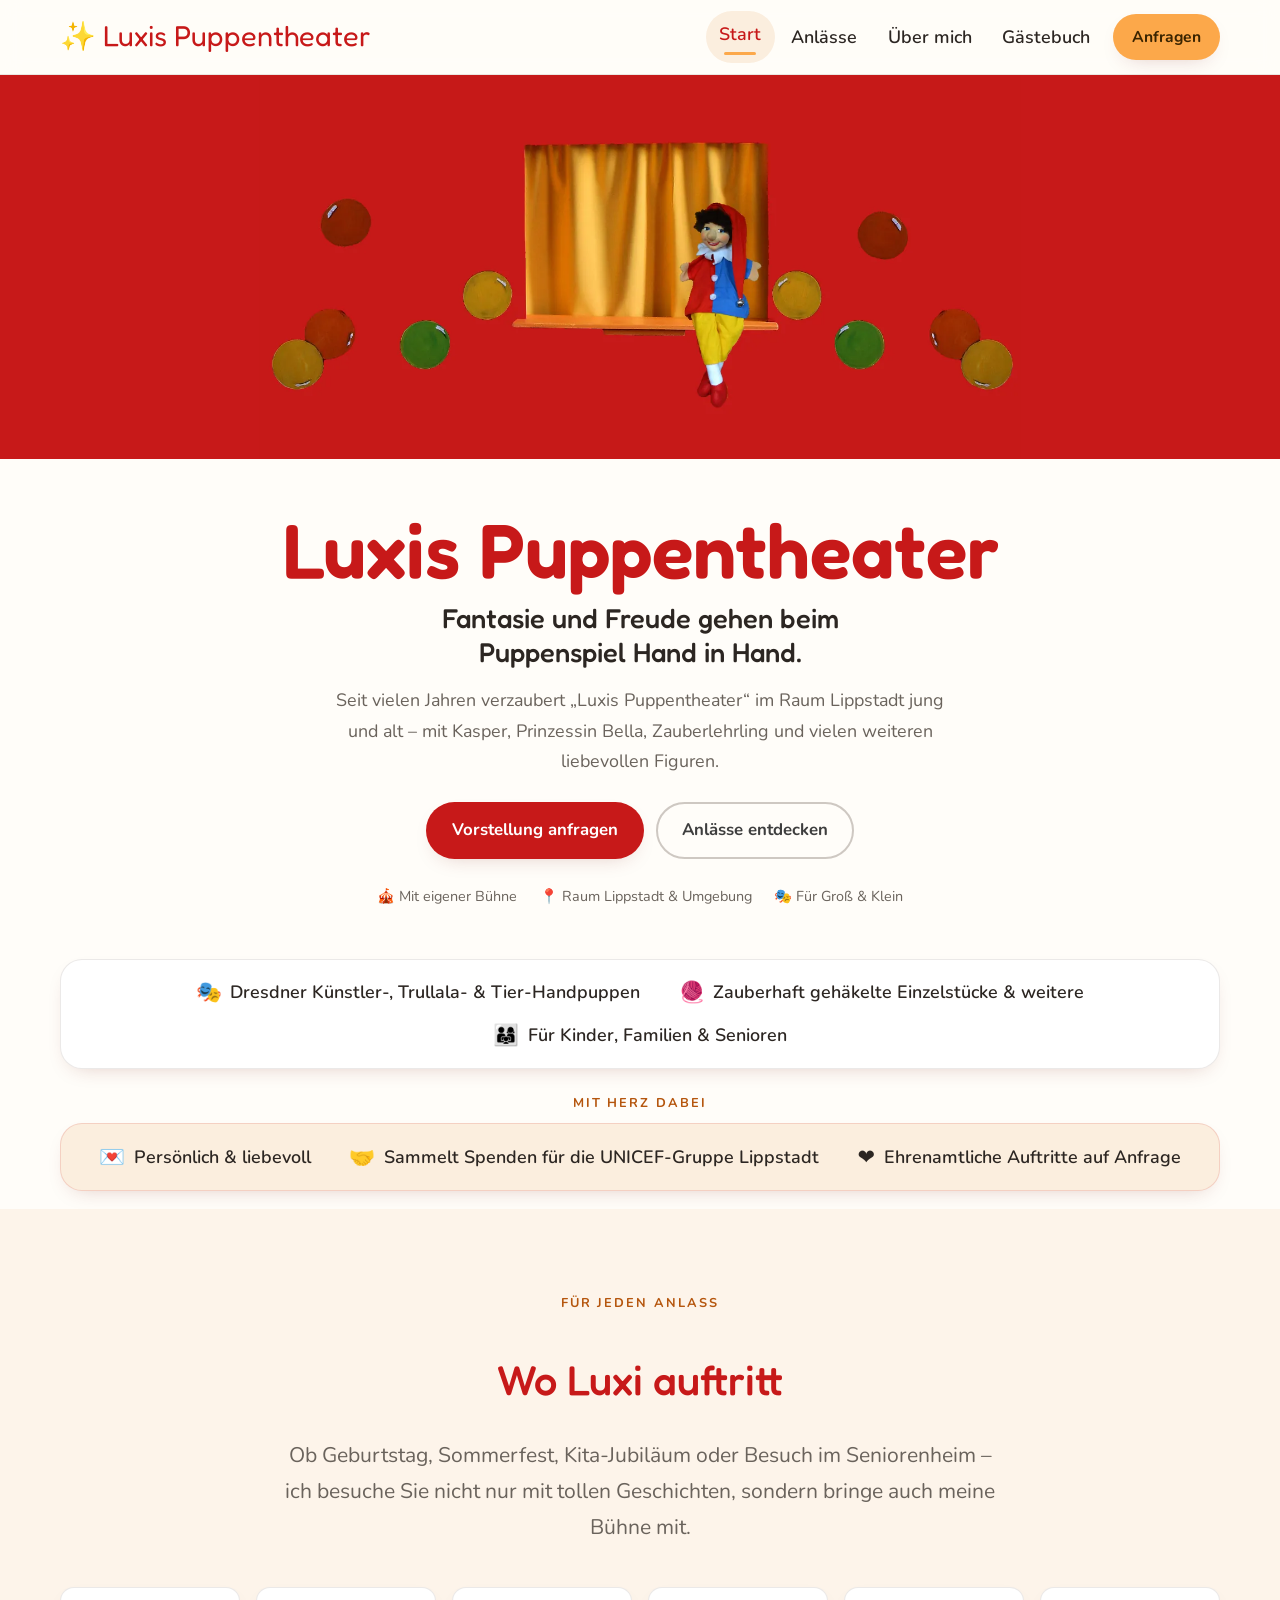
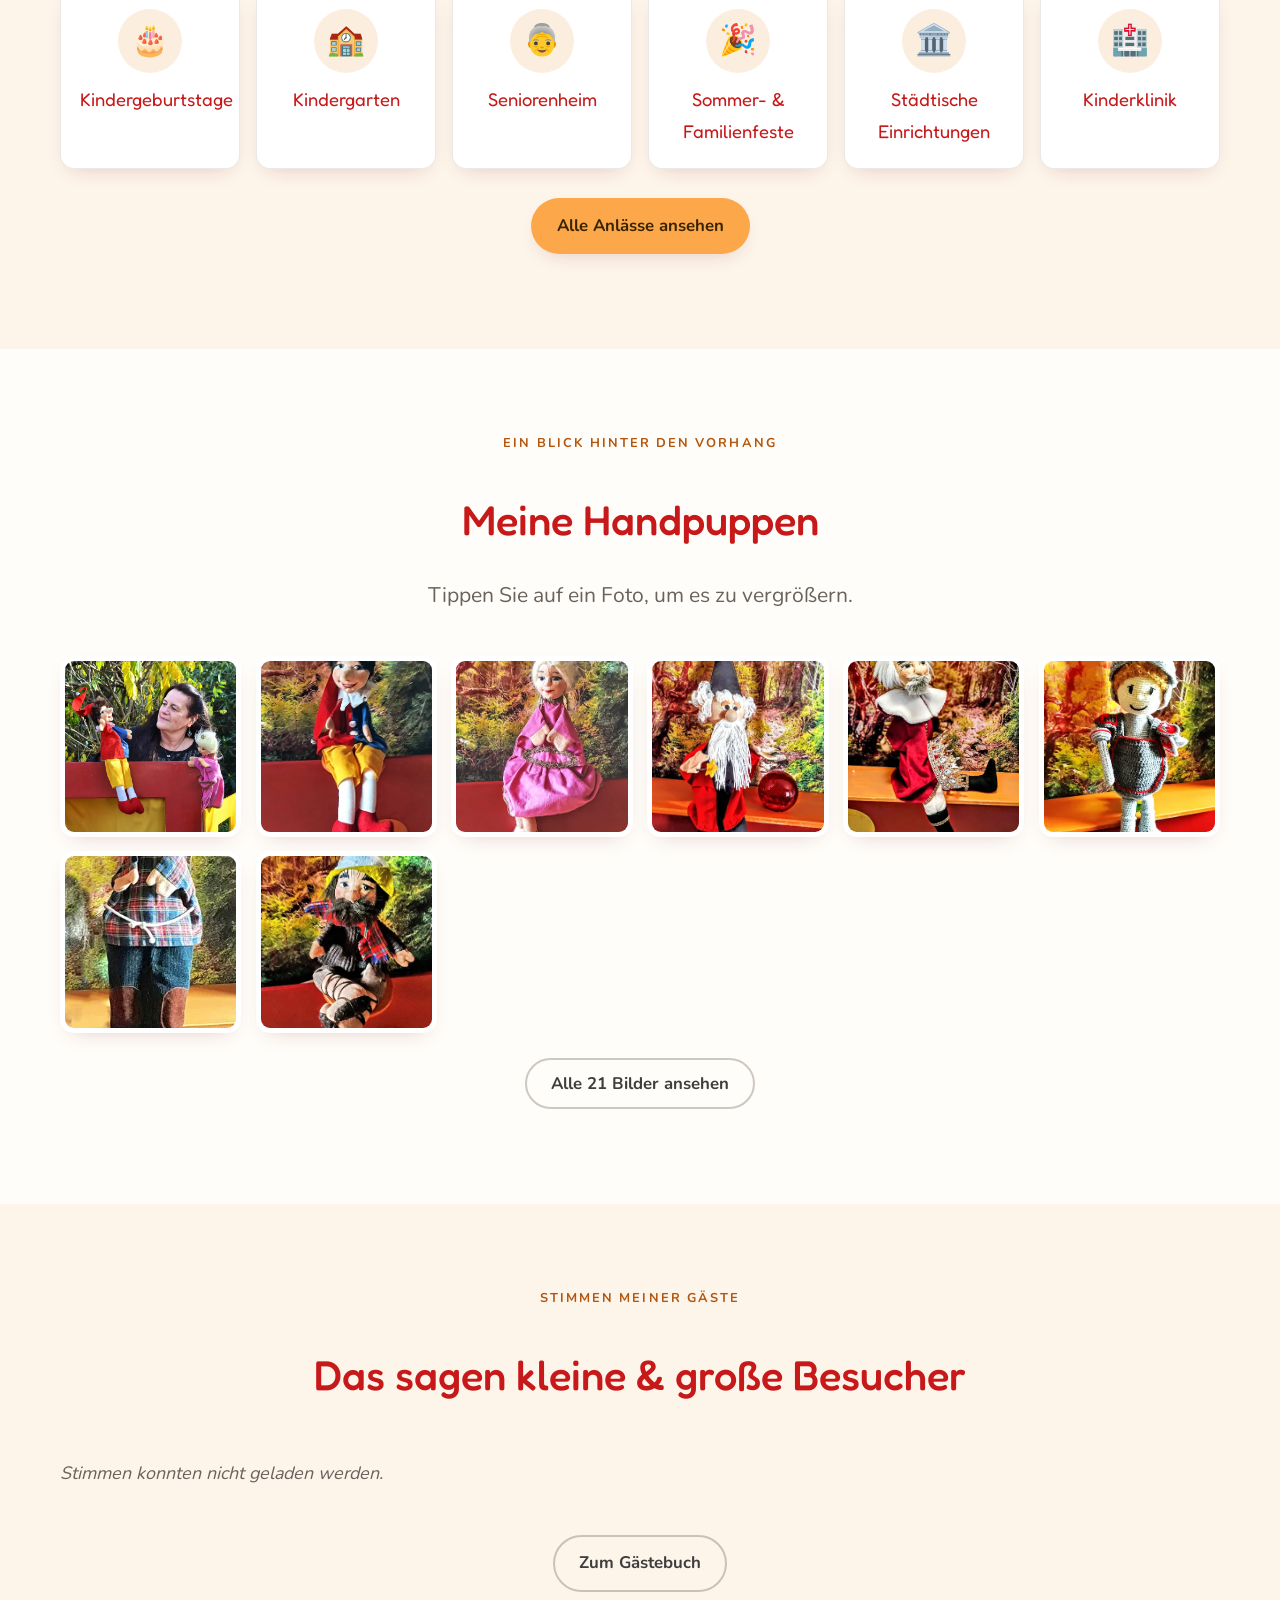
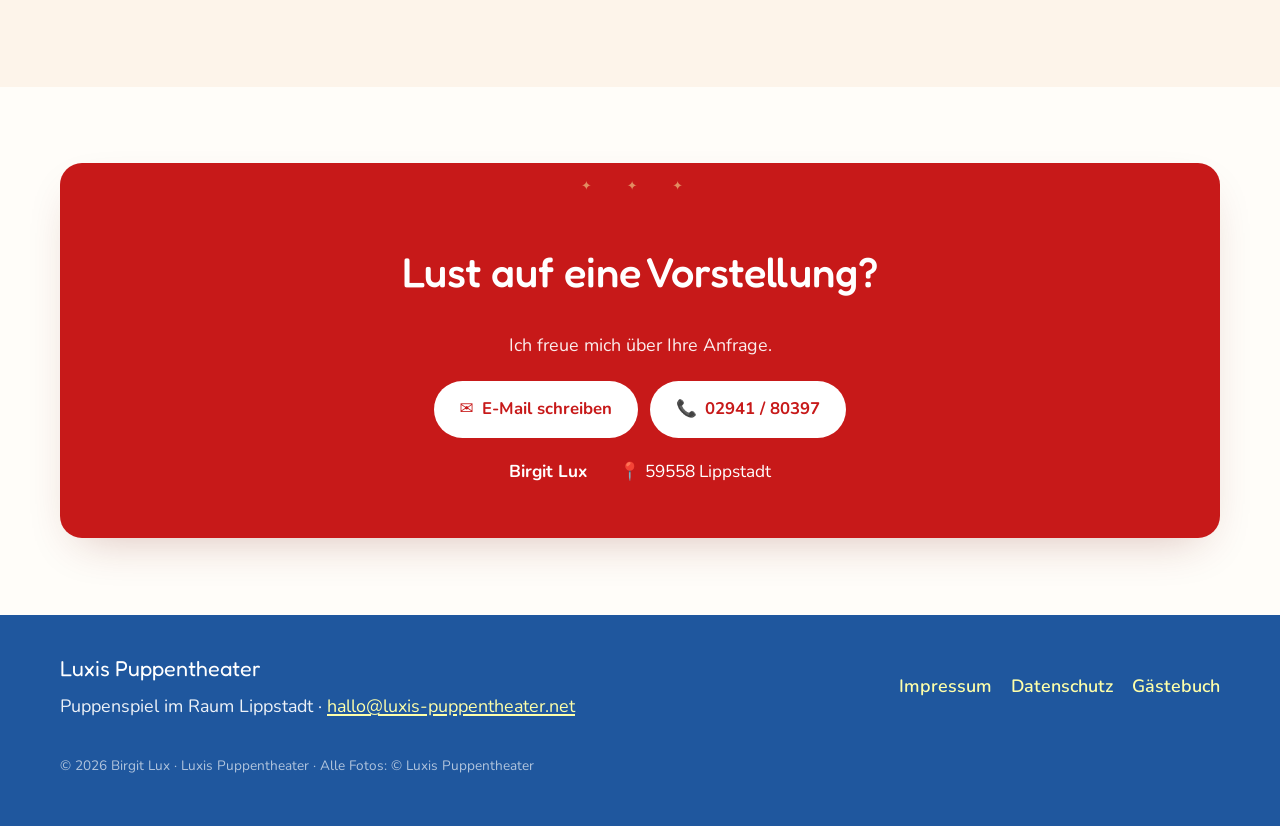
==== commit 9632f15b: "Gästebuch: Postkarte von Elisa als Foto-Eintrag Bild-Unterstützung im Gästebuch ergänzt (optionales " ====
--- a/index.html
+++ b/index.html
@@ -7,7 +7,7 @@
   <meta name="description" content="Luxis Puppentheater aus Lippstadt: fröhliches Puppenspiel mit Dresdner Künstlerpuppen, Trullala- und Tierhandpuppen – für Kindergeburtstage, Kindergärten, Seniorenheime und Feste.">
   <link rel="icon" href="assets/favicon.svg" type="image/svg+xml">
   <script>document.documentElement.classList.add('js');</script>
-  <link rel="stylesheet" href="assets/css/styles.css?v=9">
+  <link rel="stylesheet" href="assets/css/styles.css?v=10">
   <!-- LCP: Bühnen-Bild vorab laden -->
   <link rel="preload" as="image" href="assets/bilder/hero.webp" type="image/webp" fetchpriority="high">
   <meta property="og:title" content="Luxis Puppentheater">
@@ -164,6 +164,6 @@
     </div>
   </footer>
 
-  <script src="assets/js/main.js?v=9" defer></script>
+  <script src="assets/js/main.js?v=10" defer></script>
 </body>
 </html>
--- a/assets/css/styles.css
+++ b/assets/css/styles.css
@@ -346,6 +346,7 @@
 .eintrag blockquote { margin: 0 0 0.6rem; font-size: 1.06rem; }
 .eintrag .meta { font-family: var(--font-akzent); color: var(--text-leise); font-size: 0.9rem; }
 .eintrag .meta strong { color: var(--rot); font-weight: 400; }
+.eintrag-bild { display: block; width: 100%; max-width: 480px; height: auto; border-radius: var(--radius); box-shadow: var(--schatten-klein); margin: 0.2rem 0 0.9rem; }
 
 /* ---------- Kontakt-CTA-Band (das bewusste Rot-Highlight) ---------- */
 .kontakt {
